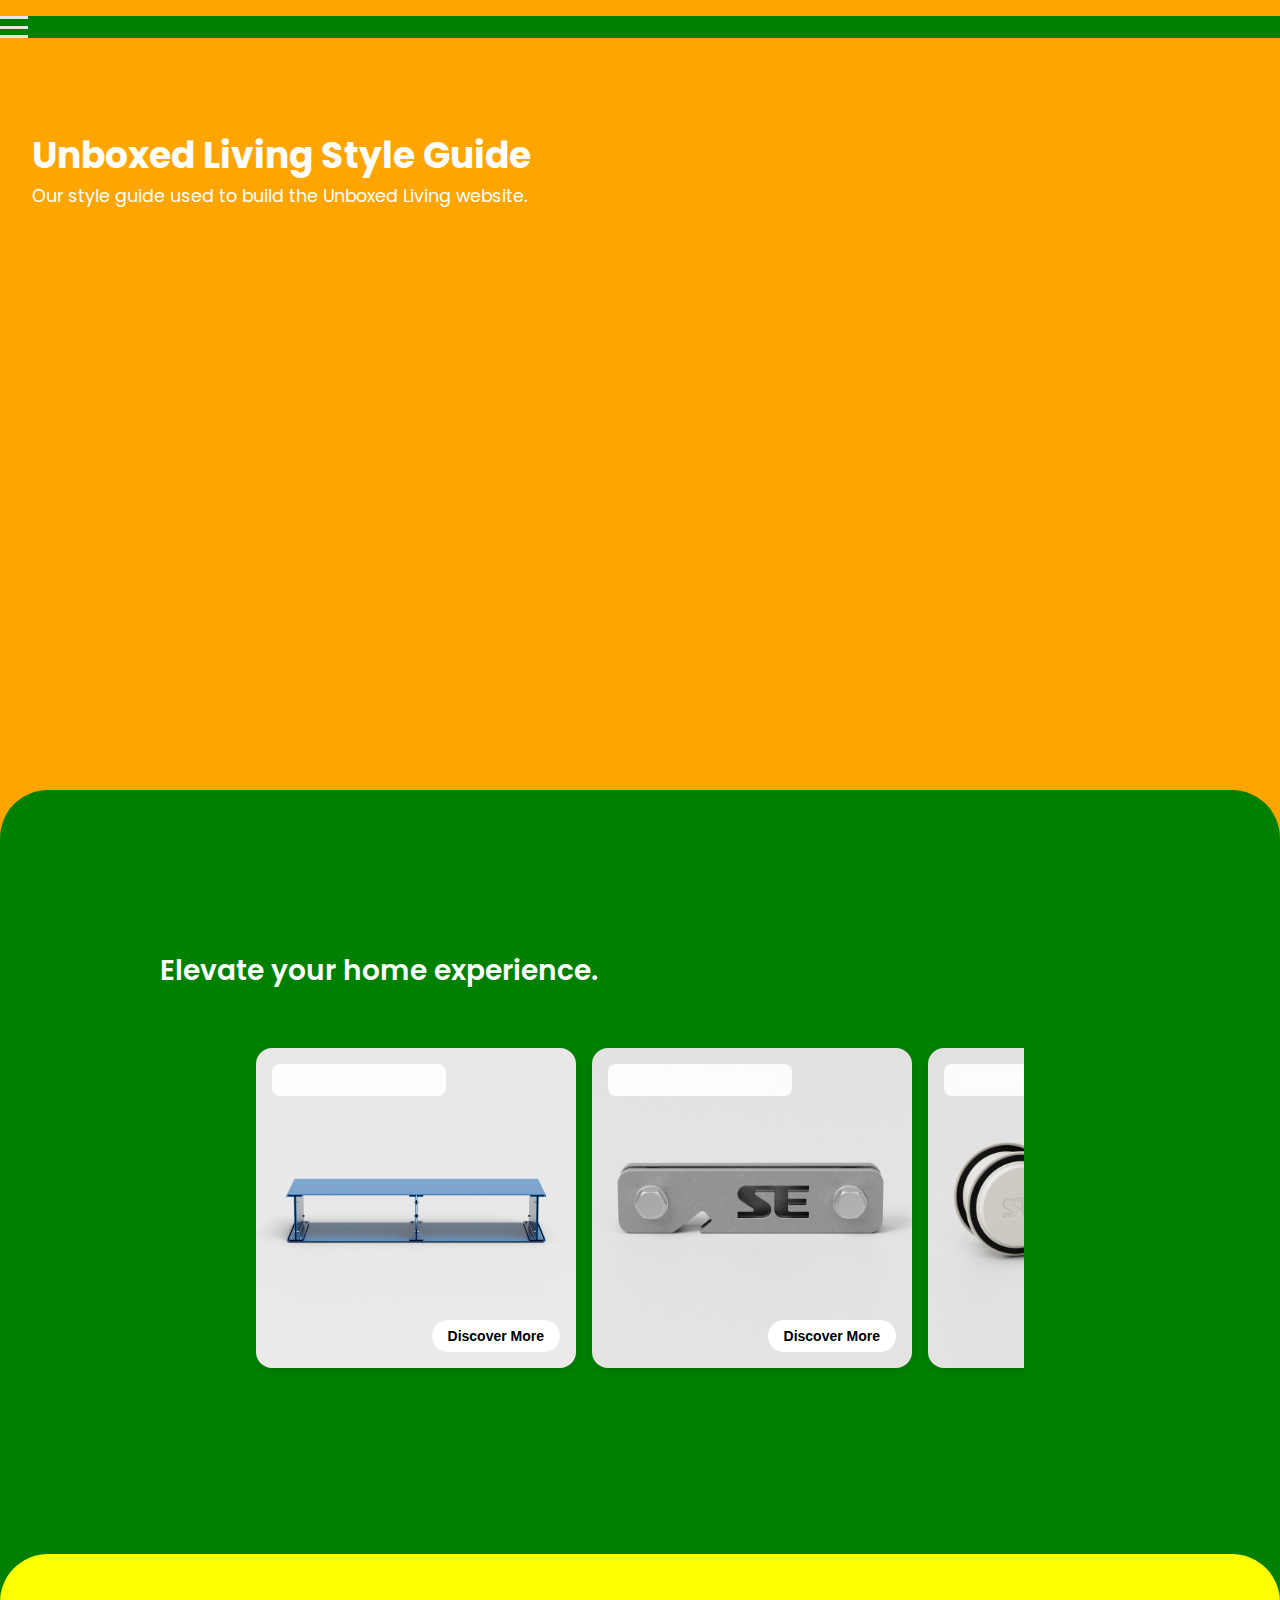
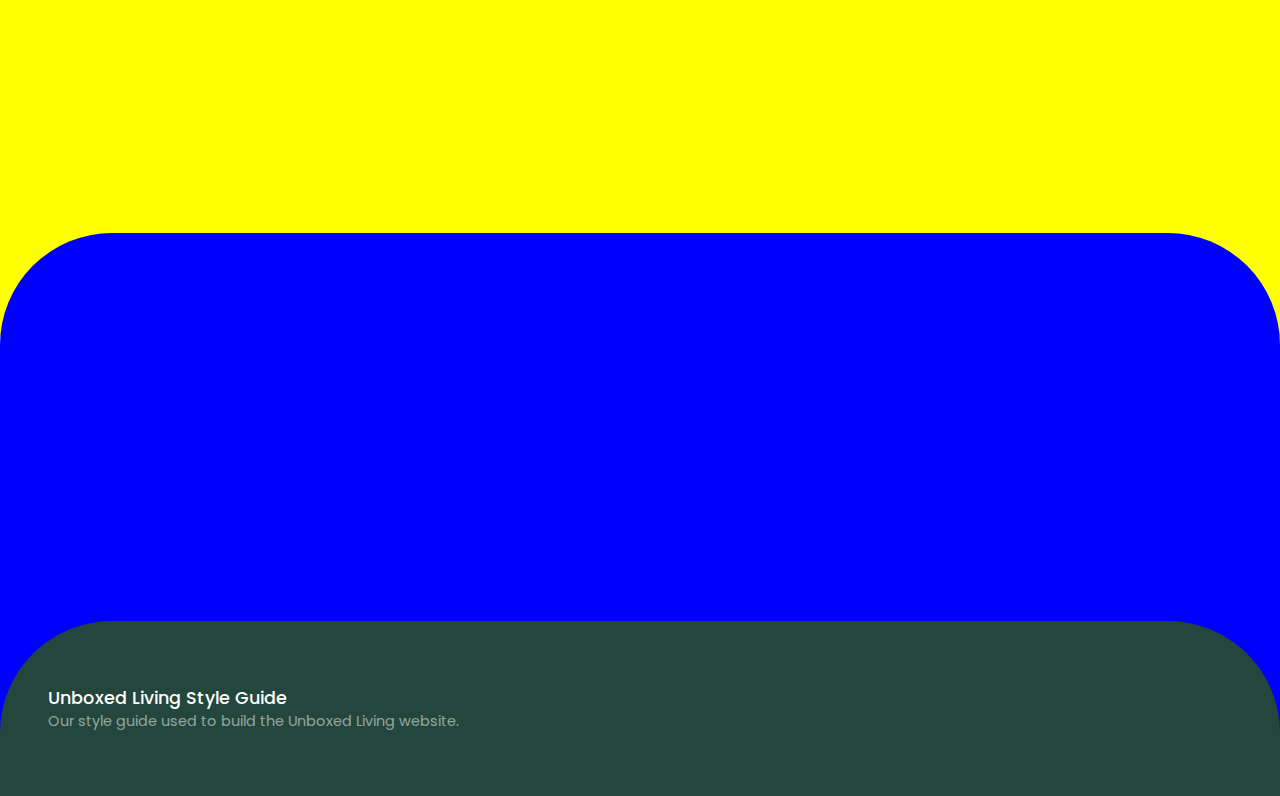
==== index.html @ 08221df8 "product slider" ====
<!DOCTYPE html>
<html lang="en">
  <head>
    <meta name="viewport" content="width=device-width, initial-scale=1.0" />

    <title>Unboxed Living Style Guide</title>

    <link href="./main.css" rel="stylesheet" />
    <link href="./mobile.css" rel="stylesheet" />
    <link
      href="https://cdn.jsdelivr.net/npm/bootstrap-icons/font/bootstrap-icons.css"
      rel="stylesheet"
    />
  </head>

  <body>
    <header>
      <nav aria-label="Navigation desktop" class="desktop navContainer">
        <div class="navLeft">
            <p>Unboxed Living</p>
          </div>
          <div class="navMiddle">
            <a class="navButton">Tables</a>
            <a class="navButton">Seating</a>
            <a class="navButton">Shelving</a>
            <a class="navButton">Miscellaneous</a>
          </div>
          <div class="navRight">
            <a class="">Contact</a>
            <a class="">Cart</a>
          </div>
      </nav>

      <nav aria-label="Toggle navigation menu" class="mobile navContainer">
        <button
          id="navToggle"
          class="hamburger"
          aria-label="Toggle navigation menu"
        >
          <span class="line"></span>
          <span class="line"></span>
          <span class="line"></span>
        </button>
        <div id="navLinks" class="navLinks mobile">
          <button id="closeButton" class="navButtonActive">X Close</button>
          <a class="navButtonActive" href="./index.html">Colour & Fonts</a>
          <a class="navButton" href="./interactiveElements.html"
            >Interactive Elements</a
          >
          <a class="navButton" href="./combinedElements.html"
            >Combined Elements</a
          >
          <a class="navButton" href="./product.html">Product Description</a>
          <a class="navButton" href="./citations.html">Citations</a>
        </div>
      </nav>

      <section id="headerSection" class="header">
        <h1 class="mainHeading">Unboxed Living Style Guide</h1>
        <p class="paragraphText">
          Our style guide used to build the Unboxed Living website.
        </p>
      </section>


    </header>



    <!-- PRODUCTS SECTION -->
    <section class="products">
      <h2 class="secondaryHeading">Elevate your home experience.</h2>
      
      <div>
          <div class="listing-section-horizontal">
            <div class="product coffeeTable">
                <span class="product-tag">Sport Wireless Earbuds</span>
                <button class="discover-btn">Discover More</button>
            </div>

              <div class="product bottleOpener">
                  <span class="product-tag">Premium Sound Earbuds</span>
                  <button class="discover-btn">Discover More</button>
              </div>
      
      
              <div class="product corporateMug">
                  <span class="product-tag">Everyday Use Earbuds</span>
                  <button class="discover-btn">Discover More</button>
              </div>

              <div class="product fiveTierShelving">
                  <span class="product-tag">Everyday Use Earbuds</span>
                  <button class="discover-btn">Discover More</button>
              </div>
          </div>
      </div>

  </section>
  
    



  
    <section class="guarentee">
    </section>

    <section class="customerReviews">
    </section>

    <footer class="footer">
      <p class="footerText">Unboxed Living Style Guide</p>
      <p class="footerText2">Our style guide used to build the Unboxed Living website.</p>
    </footer>

    <script src="nav.js"></script>

  </body>
</html>
---- main.css ----
@import url('https://fonts.googleapis.com/css2?family=Poppins:ital,wght@0,100;0,200;0,300;0,400;0,500;0,600;0,700;0,800;0,900;1,100;1,200;1,300;1,400;1,500;1,600;1,700;1,800;1,900&family=SUSE:wght@100..800&display=swap');

*{
  padding: 0;
  margin: 0;
}

.mainHeading{
  font-family: "Poppins", sans-serif;
  font-weight: 700;
  font-style: normal;
  font-size: 3rem;
}

.secondaryHeading{
  font-family: "Poppins", sans-serif;
  font-weight: 600;
  font-style: normal;
  font-size: 2.25rem;
  margin-bottom: 40px;
}

.subHeading{
  font-family: "Poppins", sans-serif;
  font-weight: 500;
  font-style: normal;
  font-size: 1.75rem;
}

.secondarySubHeading{
  font-family: "Poppins", sans-serif;
  font-weight: 600;
  font-style: normal;
  font-size: 1.3rem;
}

.blue{
 background-color: #23473c;
 display: flex;
 flex-direction: column;
 gap: 0.2rem;
 padding: 1rem 1.5rem;
 justify-content: end;
 color: white;
}

.orange{
  background-color: #9f7d3c;
  display: flex;
 flex-direction: column;
 gap: 0.2rem;
 padding: 1rem 1.5rem;
 justify-content: end;
 color: white;
}

.secondary{
  background-color: #F4EBD0;
  display: flex;
 flex-direction: column;
 gap: 0.2rem;
 padding: 1rem 1.5rem;
 justify-content: end;
 color: black;
}

.bgDark{
  background-color: #0a0d10;
  display: flex;
 flex-direction: column;
 gap: 0.2rem;
 padding: 1rem 1.5rem;
 justify-content: end;
 color: white;
}

.bgLight{
  background-color: white;
  display: flex;
 flex-direction: column;
 gap: 0.2rem;
 padding: 1rem 1.5rem;
 justify-content: end;
 color: black;
}

.colorPalleteBox{
  width: 12rem;
  height: 10rem;
}

.colourContainer{
  display: flex;
  flex-wrap: wrap;
  flex-direction: row;
}

.paragraphText{
  font-family: "Poppins", sans-serif;
  font-weight: 400;
  font-style: normal;
  font-size: 1.1rem;
  max-width: 75%;
}

.inTextLink{
      font-family: "Poppins", sans-serif;
  font-weight: 400;
  font-style: normal;
    word-wrap: break-word;
  overflow-wrap: break-word;
  font-size: 1.1rem;
  max-width: 75%;
}

.inputContainer{
  display: flex;
  gap: 0.3rem;
  flex-direction: column;
}

.inputFormContainer{
  display: flex;
  gap: 0.3rem;
  flex-direction: column;
  width: 100%;
}

.mt-xs{
  margin-top: 0.25rem;
}

.mt-s{
  margin-top: 0.75rem;
}

.mt-small{
  margin-top: 1.75rem;
}

.mt-base{
  margin-top: 3.5rem;
}

.mt-extra{
margin-top: 5.75rem;
}

.navContainer{
  z-index: 40;
  background: transparent;
  height: max-content;
  display: flex;
  justify-content: space-between;
  flex-direction: row;
  align-items: center;
  position: fixed;
  top: 1rem;
  left: 0;
  width: 100%;
}

.navMiddle {
  background: #23473c;
  height: max-content;
  display: flex;
  justify-content: center;
  flex-direction: row;
  gap: 1rem;
  align-items: center;
  border-radius: 100rem;
  padding: 1rem 2rem;
  width: fit-content;
}

.navRight{
  display: flex;
  flex-direction: row;
  gap: 1rem;
  margin-right: 2rem;
}

.navLeft{
  display: flex;
  flex-direction: row;
  gap: 1rem;
  margin-left: 2rem;
}

.navMenu {
  display: flex;
  gap: 1rem;
}

.hamburger {
  display: none;
  font-size: 2rem;
  cursor: pointer;
}

.navToggle {
  display: none;
}

.nav{
  width: 70vw;
  background: #23473c;
  height: max-content;
  display: flex;
  flex-direction: row;
  justify-content: center;
  align-items: center;
}

.navButton{
  color: white;
  background-color: transparent;
  padding: 1rem;
  border: none;
  transition: 0.3s ease-in-out all;
  margin: 0;
  text-decoration: none;
  text-align: center;
  font-family: "Poppins";
  font-size: 0.8rem;
  padding: 0rem 1.2rem;
  font-weight: 400;
  opacity: 40%;
}

.navButtonActive{
  color: #F4EBD0;
  background-color: transparent;
  padding: 1rem;
  border: none;
  transition: 0.3s ease-in-out all;
  text-decoration: none;
  text-align: center;
  font-family: "Poppins";
  font-weight: 600;
  font-size: 0.8rem;
}

.navButton:hover,
.navButton:focus{
  cursor: pointer;
  opacity: 100%;
  transform: scale(0.92);
}

.primaryCTA{
  background-color: #23473c;
  color: white;
  border: none;
  padding: 0.5rem 1.25rem;
  font-family: "Poppins", sans-serif;
  font-size: 0.9rem;
  font-weight: 500;
  border-radius: 0.5rem;
  transition: ease-in-out 0.3s all;
  width: max-content;
}

.primaryCTA:hover,
.primaryCTA:focus{
  background-color: #b7c9c3;
  color: #142d26;
  cursor: pointer;
}

.secondaryCTA{
  background-color: #D6AD60;
  color: white;
 border: none;
  padding: 0.5rem 1.25rem;
  font-family: "Poppins", sans-serif;
  font-size: 0.9rem;
  font-weight: 500;
  border-radius: 0.5rem;
  transition: ease-in-out 0.3s all;
  width: max-content;
}

.secondaryCTA:hover,
.secondaryCTA:focus{
  background-color: #795f2e;
  color: white;
  cursor: pointer;
}

.altCTA{
  background-color: #efefef;
  color: black;
  border: none;
  padding: 0.5rem 1.25rem;
  font-family: "Poppins", sans-serif;
  font-size: 0.9rem;
  font-weight: 500;
  border-radius: 0.5rem;
  transition: ease-in-out 0.3s all;
  width: max-content;
}

.altCTA:hover,
.altCTA:focus{
  background-color: #5b5858;
  color: white;
  cursor: pointer;
}

.inTextLink{
  color: #9f7d3c;
  transition: 0.3s ease-in-out all;
  text-decoration: none;
}

.inTextLink:hover,
.inTextLink:focus{
  color: #d3bc91;
  text-decoration: underline;
}

.input-container {
  display: flex;
  flex-direction: row;
  gap: 0.5rem;
  width: 30rem;
}

.input {
  font-size: 1rem;
  font-family: "Poppins", sans-serif;
  font-weight: 500;
  font-style: normal;
  padding: 0.5rem 0.75rem;
  border-radius: 0.4rem;
  border: 0.1rem solid #23473c;
  transition: 0.3s ease-in-out all;
}

.input:hover,
.input:focus{
  background-color: #23473c;
  color: white;
  border: 0.1rem solid white;
}

.submit-button{
  background-color: #23473c;
  color: white;
  border: none;
  padding: 0.5rem 1.25rem;
  font-family: "Poppins", sans-serif;
  font-size: 0.9rem;
  font-weight: 500;
  border-radius: 0.5rem;
  transition: ease-in-out 0.3s all;
  width: max-content;
}

.submit-button:hover,
.submit-button:focus{
  background-color: #b7c9c3;
  color: #142d26;
  cursor: pointer;
}


.inputLabel{
  font-family: "Poppins", sans-serif;
  font-weight: 400;
  font-style: normal;
  font-size: 0.9rem;
  color: #6c6e71;
}

.contactForm{
  display: flex;
  flex-direction: column;
  gap: 0.5rem;
  width: 50%;
  padding: 2rem;
  background-color: #fafafa;
  border-radius: 1rem;
}

.inputForm{
  padding: 0.6rem 0.8rem;
  border: solid 0.15rem #3f89dd;
  background-color: transparent;
  font-family: "Poppins";
  font-size: 1rem;
  border-radius: 40rem;
  outline: none;
}

.image {
  width: 100%;
  height: 100%;
  object-fit: contain;
  object-position: center;
}

.imageLink {
  display: block;
  width: 20rem;
  height: 20rem;
  transition: 0.3s ease-in-out all;
  border: 2rem solid #142d26;
  border-radius: 1rem;
}

.imageLink:focus,
.imageLink:hover {
  border-radius: 4rem;
}

.navLeft{
  display: flex;
  flex-direction: row;
  align-items: center; 
}

.navLogo{
  width: 3%;
  height: max-content;
  margin-right: 1rem;
}

.productCardButtons{
  width: 100%;
  display: flex;
  flex-direction: row;
  gap: 1rem;
  margin-top: 1rem;
}

.productCardButtons button{
  width: 100%;
}

.header{
  height: 65vh;
  padding: 10rem 10rem;
  background-color: orange;
  color: white;
}

.products{
  height: 60vh;
  padding: 10rem 10rem;
  background-color: green;
  color: white;
  border-top-right-radius: 7rem;
  margin-top: -6rem;
  border-top-left-radius: 7rem;
}

.guarentee{
  height: 10vh;
  padding: 10rem 10rem;
  background-color: yellow;
  color: white;
  border-top-right-radius: 7rem;
  margin-top: -6.5rem;
  border-top-left-radius: 7rem;
}

.customerReviews{
  height: 20vh;
  padding: 10rem 10rem;
  background-color: blue;
  color: white;
  border-top-right-radius: 7rem;
  margin-top: -6.5rem;
  border-top-left-radius: 7rem;
}

.colourSection{
  margin-top: 1rem;
}

.roundedLeft{
  border-radius: 1rem 0rem 0rem 1rem;
}

.roundedRight{
  border-radius: 0rem 1rem 1rem 0rem;
}

.fontContainer {
  display: flex;
  flex-direction: column;
  gap: 1rem;
  padding-bottom: 4rem;
}

.fontShowCard {
  display: grid;
  grid-template-columns: 3fr 2fr 1fr;
  align-items: center;
  border-bottom: 0.1rem solid #e4e7ea;
  padding: 1.5rem 0rem;
  min-height: 4rem;
}

.fontShowCard p {
  margin: 0; 
  text-align: left;
}

.footer{
  background: #23473c;
  padding: 5rem 14rem;
  color: white;
  border-top-right-radius: 7rem;
  margin-top: -7rem;
  border-top-left-radius: 7rem;
}

.footerText{
 font-family: "Poppins", sans-serif;
  font-weight: 500;
  font-style: normal;
  font-size: 1.1rem; 
  color: white;
}

.footerText2{
font-family: "Poppins", sans-serif;
  font-weight: 400;
  font-style: normal;
  font-size: 0.9rem;
  color: white;
  opacity: 50%;
}

.buttonContainer{
  display: flex;
  flex-direction: row;
  gap: 2rem;
}

.productCard {
  width: 25rem;
  background: #fafafa;
  border-radius: 0.5rem;
  position: relative;
}

.productCard img {
  width: 100%;
  height: auto;
  border-radius: 1rem;
}

.productCardText {
  font-family: "Poppins", sans-serif;
  font-weight: 400;
  width: 100%;
  font-style: normal;
  font-size: 0.9rem;
  color: #55575a;
}

.table1ImageContainer {
  width: 100%;
  border: none;
  height: 25rem;
  background-image: url(./assets/tableImg1.png);
  background-size: cover;
  border-radius: 0.75rem 0.75rem 0rem 0rem;
  transition: background-image 0.3s ease;
  background-position: center;
}

.productCard:hover .table1ImageContainer {
  background-image: url(./assets/tableImg2.png);
  cursor: pointer;
}

.cardTextContainer {
  padding: 0rem 2rem 2rem 2rem;
}

.contactCard{
  background-color: #fafafa;
  width: max-content;
  padding: 2rem 2.75rem;
  width: 60%;
  border-radius: 0.75rem;
}

.images{
  width: 20rem;
  height: 20rem;
}

.productImgs{
  display: flex;
  flex-wrap: wrap;
  gap: 0.5rem;
}

.desktop{
  visibility: visible;
}

.mobile{
  visibility: hidden;
  background: green;
}

.hamburger{

}

.line{
    width: 100%;
    background-color: #e4e7ea;
    height: 0.1rem;
}




.listing-section-horizontal {
  display: flex;
  gap: 1rem;
  max-width: 80%;
  overflow-x: auto; /* Allow horizontal scrolling */
  scroll-snap-type: x mandatory;
  padding: 1rem 0;
  margin: 0 auto;
  justify-content: flex-start;
}

.listing-section-horizontal::-webkit-scrollbar {
  display: none;
}

.product {
  width: 20rem;
  height: 20rem;
  border-radius: 1rem;
  background-size: cover;
  background-position: center;
  flex: 0 0 auto;
  scroll-snap-align: start;
  position: relative;
  overflow: hidden;
  box-shadow: 0px 0.25rem 0.625rem rgba(0, 0, 0, 0.1);
}

/* Background Images */
.bottleOpener {
  background-image: url("./assets/ULbottleOpener1.png");
}

.coffeeTable {
  background-image: url("./assets/ULlowCoffeeTable1.png");
}

.corporateMug {
  background-image: url("./assets/ULcorporateMug1.png");
}

.fiveTierShelving {
  background-image: url("./assets/ULfiveTierShelving1.png");
}

/* Tag on top-left */
.product-tag {
  position: absolute;
  top: 1rem;
  left: 1rem;
  background: rgba(255, 255, 255, 0.9);
  padding: 0.5rem 1rem;
  font-size: 0.875rem;
  font-weight: bold;
  border-radius: 0.5rem;
}

/* Discover More Button */
.discover-btn {
  position: absolute;
  bottom: 1rem;
  right: 1rem;
  background: white;
  padding: 0.5rem 1rem;
  font-size: 0.875rem;
  font-weight: bold;
  border-radius: 1rem;
  cursor: pointer;
  border: none;
  transition: background 0.3s ease-in-out;
}

.discover-btn:hover {
  background: black;
  color: white;
}
---- mobile.css ----
@media screen and (max-width: 1280px) {
  section{
    padding: 0rem 1rem;
  }  

  .page{
  padding: 0rem 2rem;
}

  .mainHeading{
  font-family: "Poppins", sans-serif;
  font-weight: 700;
  font-style: normal;
  font-size: 2.25rem;
}

.secondaryHeading{
  font-family: "Poppins", sans-serif;
  font-weight: 600;
  font-style: normal;
  font-size: 1.75rem;
}

.subHeading{
  font-family: "Poppins", sans-serif;
  font-weight: 500;
  font-style: normal;
  font-size: 1.5rem;
}

.secondarySubHeading{
  font-family: "Poppins", sans-serif;
  font-weight: 600;
  font-style: normal;
  font-size: 1.25rem;
}

.colorPalleteBox{
  width: 100%;
  height: 5rem;
}

.navReal{
  z-index: 40;
  background: #23473c;
  height: max-content;
  display: flex;
  height: 4rem;
  justify-content: end;
  flex-direction: row;
  align-items: center;
  position: fixed;
  top: 0;
  left: 0;
  width: 100%;
}

.nav{
  width: 30vw;
  background: #23473c;
  height: max-content;
  display: flex;
  flex-direction: row;
  justify-content: center;
  align-items: center;
}

.navButton{
  color: white;
  background-color: transparent;
  border: none;
  transition: 0.3s ease-in-out all;
  margin: 0;
  text-decoration: none;
  text-align: center;
  font-family: "Poppins";
  font-size: 0.8rem;
  padding: 1rem 1.2rem;
  font-weight: 400;
  opacity: 40%;
}

.navButtonActive{
  color: #F4EBD0;
  background-color: transparent;
  padding: 1rem;
  border: none;
  transition: 0.3s ease-in-out all;
  text-decoration: none;
  text-align: center;
  font-family: "Poppins";
  font-weight: 600;
  font-size: 0.8rem;
}

.navButton:hover,
.navButton:focus{
  cursor: pointer;
  opacity: 100%;
  transform: scale(0.92);
}

.roundedLeft{
  border-radius: 0rem 0rem 0rem 0rem;
}

.roundedRight{
  border-radius: 0rem 0rem 0rem 0rem;
}

.header{
  padding: 1rem 0rem 3rem 2.5rem;
  background-color: #23473c;
  color: white;
}


.footer{
  background: #23473c;
  padding: 4rem 3rem;
}

.footerText{
 font-family: "Poppins", sans-serif;
  font-weight: 500;
  font-style: normal;
  font-size: 1.1rem; 
  color: white;
}

.footerText2{
font-family: "Poppins", sans-serif;
  font-weight: 400;
  font-style: normal;
  font-size: 0.9rem;
  color: white;
  opacity: 50%;
}



.fontContainer {
  display: flex;
  flex-direction: column;
  gap: 1rem;
  padding-bottom: 4rem;
}

.fontShowCard {
  display: flex;
  flex-direction: column;
  align-items: start;
  border-bottom: 0.1rem solid #e4e7ea;
  padding: 1.5rem 0rem;
  min-height: 4rem;
}

.fontShowCard p {
  margin: 0; 
  text-align: left;
}


.desktop{
  visibility: hidden;
  width: 1rem;
}

.mobile{
  visibility: visible;
}

.hamburger{
    display: flex;
    flex-direction: column;
    width: 1.75rem;
    gap: 0.4rem;
    background-color: transparent;
    border: none;
    margin-right: 1rem;
}

.line{
    width: 100%;
    background-color: #e4e7ea;
    height: 0.2rem;
}

.navLinks {
  display: none;
  flex-direction: column;
  width: 100%;
  background: #23473c;
}

.navLinks.active {
  display: flex;
  width: 100%;
  position: fixed;
  top: 0;
  left: 0;
}


.paragraphText{
  font-family: "Poppins", sans-serif;
  font-weight: 400;
  font-style: normal;
  font-size: 1.1rem;
  max-width: 100%;
}

.buttonContainer{
  display: flex;
  flex-direction: column;
  gap: 1rem;
}


.mt-xs{
  margin-top: 0.25rem;
}

.mt-s{
  margin-top: 0.75rem;
}

.mt-small{
  margin-top: 1.75rem;
}

.mt-base{
  margin-top: 3.5rem;
}

.mt-extra{
margin-top: 4.75rem;
}



.inputContainer{
  display: flex;
  gap: 0.3rem;
  flex-direction: column;
}

.inputFormContainer{
  display: flex;
  gap: 0.3rem;
  flex-direction: column;
  width: 100%;
}


.input-container {
  display: flex;
  flex-direction: column;
  gap: 0.5rem;
  width: 100%;
}

.input {
  font-size: 1rem;
  font-family: "Poppins", sans-serif;
  font-weight: 500;
  font-style: normal;
  padding: 0.5rem 0.75rem;
  border-radius: 0.4rem;
  border: 0.1rem solid #23473c;
}

.submit-button{
  background-color: #23473c;
  color: white;
  border: none;
  padding: 0.5rem 1.25rem;
  font-family: "Poppins", sans-serif;
  font-size: 0.9rem;
  font-weight: 500;
  border-radius: 0.5rem;
  transition: ease-in-out 0.3s all;
  width: max-content;
}

.submit-button:hover,
.submit-button:focus{
  background-color: #5c726b;
  color: white;
  cursor: pointer;
}

.inputLabel{
  font-family: "Poppins", sans-serif;
  font-weight: 400;
  font-style: normal;
  font-size: 0.9rem;
  color: #6c6e71;
}


.nav{
  width: 100%;
  background: #23473c;
  height: max-content;
  display: flex;
  padding: 1rem 0rem;
  flex-direction: row;
  justify-content:end;
  align-items: center;
}

.productCard {
  width: 100%;
  background: #fafafa;
  border-radius: 0.5rem;
  position: relative;
}

.productCard img {
  width: 100%;
  height: auto;
  border-radius: 1rem;
}

.productCardText {
  font-family: "Poppins", sans-serif;
  font-weight: 400;
  width: 100%;
  font-style: normal;
  font-size: 0.9rem;
  color: #55575a;
}

.table1ImageContainer {
  width: 100%;
  border: none;
  height: 20rem;
  background-image: url(./assets/tableImg1.png);
  background-size: cover;
  background-position: center;
  border-radius: 0.75rem 0.75rem 0rem 0rem;
  transition: background-image 0.3s ease;
}

.productCard:hover .table1ImageContainer {
  background-image: url(./assets/tableImg2.png);
  cursor: pointer;
}


.productCardButtons{
  width: 100%;
  display: flex;
  flex-direction: column;
  gap: 0.5rem;
  margin-top: 1rem;
}

.productCardButtons button{
  width: 100%;
}



.contactCard{
  background-color: transparent;
  width: max-content;
  width: 70vw;
  border-radius: 0.75rem;
  padding: 0rem;
}

.inputContainer{
  display: flex;
  gap: 0.3rem;
  width: 100%;
  flex-direction: column;

}

.citationLink {
  font-size: 1rem;
  font-family: "Poppins";
  word-wrap: break-word;
  overflow-wrap: break-word;
}


.citations{
    width: 10rem;
}

.inTextLink{
      font-family: "Poppins", sans-serif;
  font-weight: 400;
  font-style: normal;
    word-wrap: break-word;
  overflow-wrap: break-word;
  font-size: 1.1rem;
  max-width: 75%;
}

}








@media screen and (max-width: 1280px) {
  section{
    padding: 0rem 1rem;
  }  

  .page{
    overflow-x: hidden;
}

  .mainHeading{
  font-family: "Poppins", sans-serif;
  font-weight: 700;
  font-style: normal;
  font-size: 2.25rem;
}

.secondaryHeading{
  font-family: "Poppins", sans-serif;
  font-weight: 600;
  font-style: normal;
  font-size: 1.75rem;
}

.subHeading{
  font-family: "Poppins", sans-serif;
  font-weight: 500;
  font-style: normal;
  font-size: 1.5rem;
}

.secondarySubHeading{
  font-family: "Poppins", sans-serif;
  font-weight: 600;
  font-style: normal;
  font-size: 1.25rem;
}

.colorPalleteBox{
  width: 100%;
  height: 5rem;
}

.navReal{
  z-index: 40;
  background: #23473c;
  height: max-content;
  display: flex;
  height: 4rem;
  justify-content: end;
  flex-direction: row;
  align-items: center;
  position: fixed;
  top: 0;
  left: 0;
  width: 100%;
}

.nav{
  width: 90vw;
  background: #23473c;
  height: max-content;
  display: flex;
  flex-direction: row;
  justify-content: center;
  align-items: center;
}

.navButton{
  color: white;
  background-color: transparent;
  border: none;
  transition: 0.3s ease-in-out all;
  margin: 0;
  text-decoration: none;
  text-align: center;
  font-family: "Poppins";
  font-size: 0.8rem;
  padding: 1rem 1.2rem;
  font-weight: 400;
  opacity: 40%;
}

.navButtonActive{
  color: #F4EBD0;
  background-color: transparent;
  padding: 1rem;
  border: none;
  transition: 0.3s ease-in-out all;
  text-decoration: none;
  text-align: center;
  font-family: "Poppins";
  font-weight: 600;
  font-size: 0.8rem;
}

.navButton:hover,
.navButton:focus{
  cursor: pointer;
  opacity: 100%;
  transform: scale(0.92);
}

.roundedLeft{
  border-radius: 0rem 0rem 0rem 0rem;
}

.roundedRight{
  border-radius: 0rem 0rem 0rem 0rem;
}

.header{
  height: 70vh;
  padding: 8rem 2rem;
  background-color: orange;
  color: white;
}

.products{
  height: 60vh;
  padding: 10rem 10rem;
  background-color: green;
  color: white;
  border-top-right-radius: 3rem;
  margin-top: -6rem;
  border-top-left-radius: 3rem;
}

.guarentee{
  height: 7vh;
  padding: 10rem 10rem;
  background-color: yellow;
  color: white;
  border-top-right-radius: 3rem;
  margin-top: -6rem;
  border-top-left-radius: 3rem;
}

.footer{
  background: #23473c;
  padding: 4rem 3rem;
}

.footerText{
 font-family: "Poppins", sans-serif;
  font-weight: 500;
  font-style: normal;
  font-size: 1.1rem; 
  color: white;
}

.footerText2{
font-family: "Poppins", sans-serif;
  font-weight: 400;
  font-style: normal;
  font-size: 0.9rem;
  color: white;
  opacity: 50%;
}



.fontContainer {
  display: flex;
  flex-direction: column;
  gap: 1rem;
  padding-bottom: 4rem;
}

.fontShowCard {
  display: flex;
  flex-direction: column;
  align-items: start;
  border-bottom: 0.1rem solid #e4e7ea;
  padding: 1.5rem 0rem;
  min-height: 4rem;
}

.fontShowCard p {
  margin: 0; 
  text-align: left;
}

.hamburger{
    display: flex;
    flex-direction: column;
    width: 1.75rem;
    gap: 0.4rem;
    background-color: transparent;
    border: none;
    margin-right: 1rem;
}

.line{
    width: 100%;
    background-color: #e4e7ea;
    height: 0.2rem;
}

.navLinks {
  display: none;
  flex-direction: column;
  width: 100%;
  background: #23473c;
}

.navLinks.active {
  display: flex;
  width: 100%;
  position: fixed;
  top: 0;
  left: 0;
}


.paragraphText{
  font-family: "Poppins", sans-serif;
  font-weight: 400;
  font-style: normal;
  font-size: 1.1rem;
  max-width: 100%;
}

.buttonContainer{
  display: flex;
  flex-direction: column;
  gap: 1rem;
}


.mt-xs{
  margin-top: 0.25rem;
}

.mt-s{
  margin-top: 0.75rem;
}

.mt-small{
  margin-top: 1.75rem;
}

.mt-base{
  margin-top: 3.5rem;
}

.mt-extra{
margin-top: 4.75rem;
}



.inputContainer{
  display: flex;
  gap: 0.3rem;
  flex-direction: column;
}

.inputFormContainer{
  display: flex;
  gap: 0.3rem;
  flex-direction: column;
  width: 100%;
}


.input-container {
  display: flex;
  flex-direction: column;
  gap: 0.5rem;
  width: 100%;
}

.input {
  font-size: 1rem;
  font-family: "Poppins", sans-serif;
  font-weight: 500;
  font-style: normal;
  padding: 0.5rem 0.75rem;
  border-radius: 0.4rem;
  border: 0.1rem solid #23473c;
}

.submit-button{
  background-color: #23473c;
  color: white;
  border: none;
  padding: 0.5rem 1.25rem;
  font-family: "Poppins", sans-serif;
  font-size: 0.9rem;
  font-weight: 500;
  border-radius: 0.5rem;
  transition: ease-in-out 0.3s all;
  width: max-content;
}

.submit-button:hover,
.submit-button:focus{
  background-color: #5c726b;
  color: white;
  cursor: pointer;
}


.inputLabel{
  font-family: "Poppins", sans-serif;
  font-weight: 400;
  font-style: normal;
  font-size: 0.9rem;
  color: #6c6e71;
}


.nav{
  width: 10rem;
  background: #23473c;
  height: max-content;
  display: flex;
  padding: 1rem 0rem;
  flex-direction: row;
  justify-content:end;
  align-items: center;
}

.productCard {
  width: 100%;
  background: #fafafa;
  border-radius: 0.5rem;
  position: relative;
}

.productCard img {
  width: 100%;
  height: auto;
  border-radius: 1rem;
}

.productCardText {
  font-family: "Poppins", sans-serif;
  font-weight: 400;
  width: 100%;
  font-style: normal;
  font-size: 0.9rem;
  color: #55575a;
}

.table1ImageContainer {
  width: 100%;
  border: none;
  height: 20rem;
  background-image: url(./assets/tableImg1.png);
  background-size: cover;
  background-position: center;
  border-radius: 0.75rem 0.75rem 0rem 0rem;
  transition: background-image 0.3s ease;
}

.productCard:hover .table1ImageContainer {
  background-image: url(./assets/tableImg2.png);
  cursor: pointer;
}


.productCardButtons{
  width: 100%;
  display: flex;
  flex-direction: column;
  gap: 0.5rem;
  margin-top: 1rem;
}

.productCardButtons button{
  width: 100%;
}


.inputContainer{
  display: flex;
  gap: 0.3rem;
  width: 100%;
  flex-direction: column;

}

.citationLink{
    max-width: 30rem;
}

.citations{
    width: 10rem;
}

.image{
  width: 15rem;
  height: 15rem;
  object-fit: contain;
  overflow: hidden;
  object-position: center;
  transition: 0.3s ease-in-out all;
}

.image:focus,
.image:hover{
  border-radius: 4rem;
}

.images{
  width: 15rem;
  height: 15rem;
}

.productImgs{
  display: flex;
  flex-wrap: wrap;
  gap: 0.5rem;
}

}
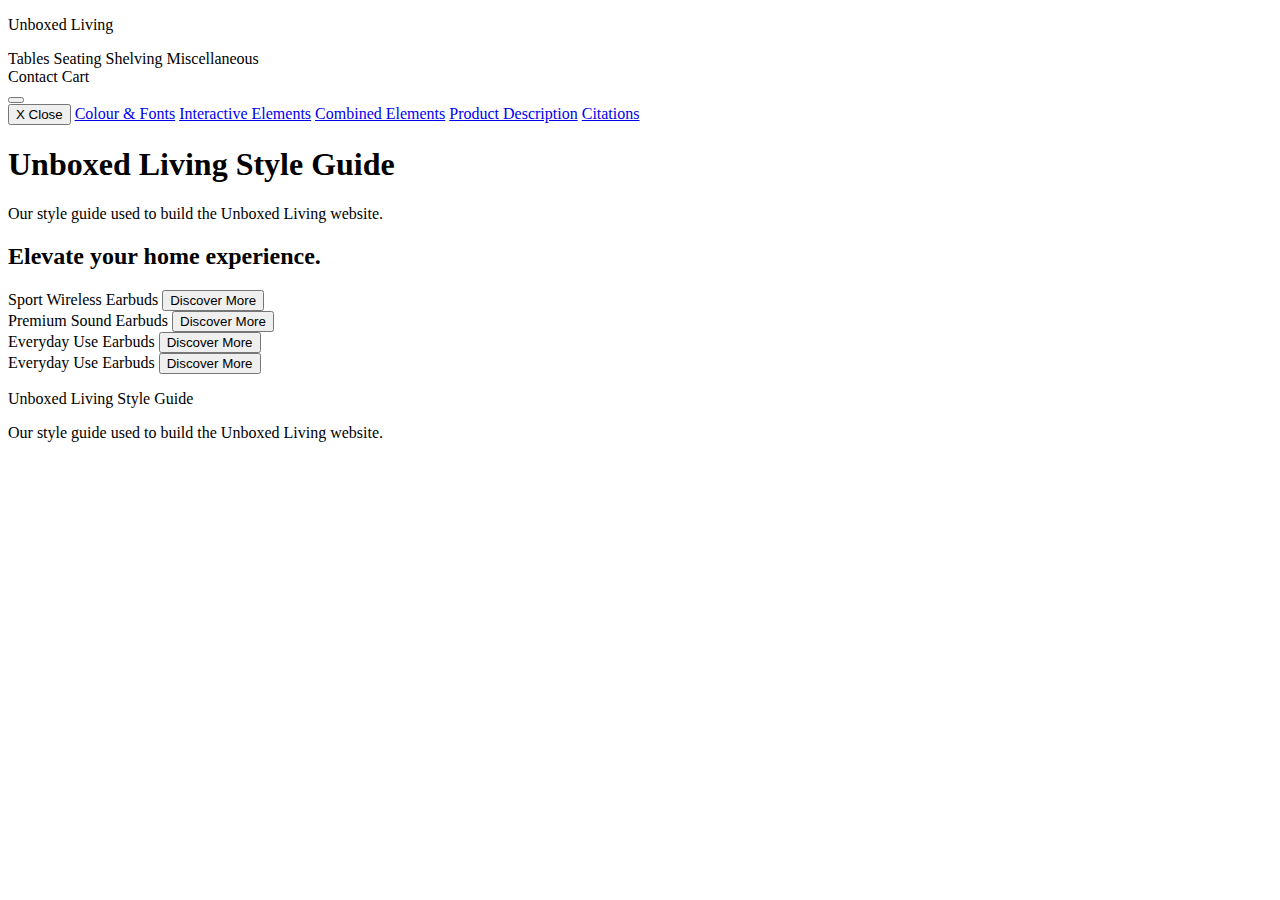
==== commit 7e5316c9: "css" ====
--- a/index.html
+++ b/index.html
@@ -4,9 +4,8 @@
     <meta name="viewport" content="width=device-width, initial-scale=1.0" />
 
     <title>Unboxed Living Style Guide</title>
-
-    <link href="./main.css" rel="stylesheet" />
-    <link href="./mobile.css" rel="stylesheet" />
+    
+    <link href="./app.css" rel="stylesheet" />
     <link
       href="https://cdn.jsdelivr.net/npm/bootstrap-icons/font/bootstrap-icons.css"
       rel="stylesheet"
@@ -68,7 +67,7 @@
 
 
     <!-- PRODUCTS SECTION -->
-    <section class="products">
+  <section class="products">
       <h2 class="secondaryHeading">Elevate your home experience.</h2>
       
       <div>
@@ -98,15 +97,11 @@
 
   </section>
   
-    
-
-
-
   
-    <section class="guarentee">
+    <section class="">
     </section>
 
-    <section class="customerReviews">
+    <section class="">
     </section>
 
     <footer class="footer">
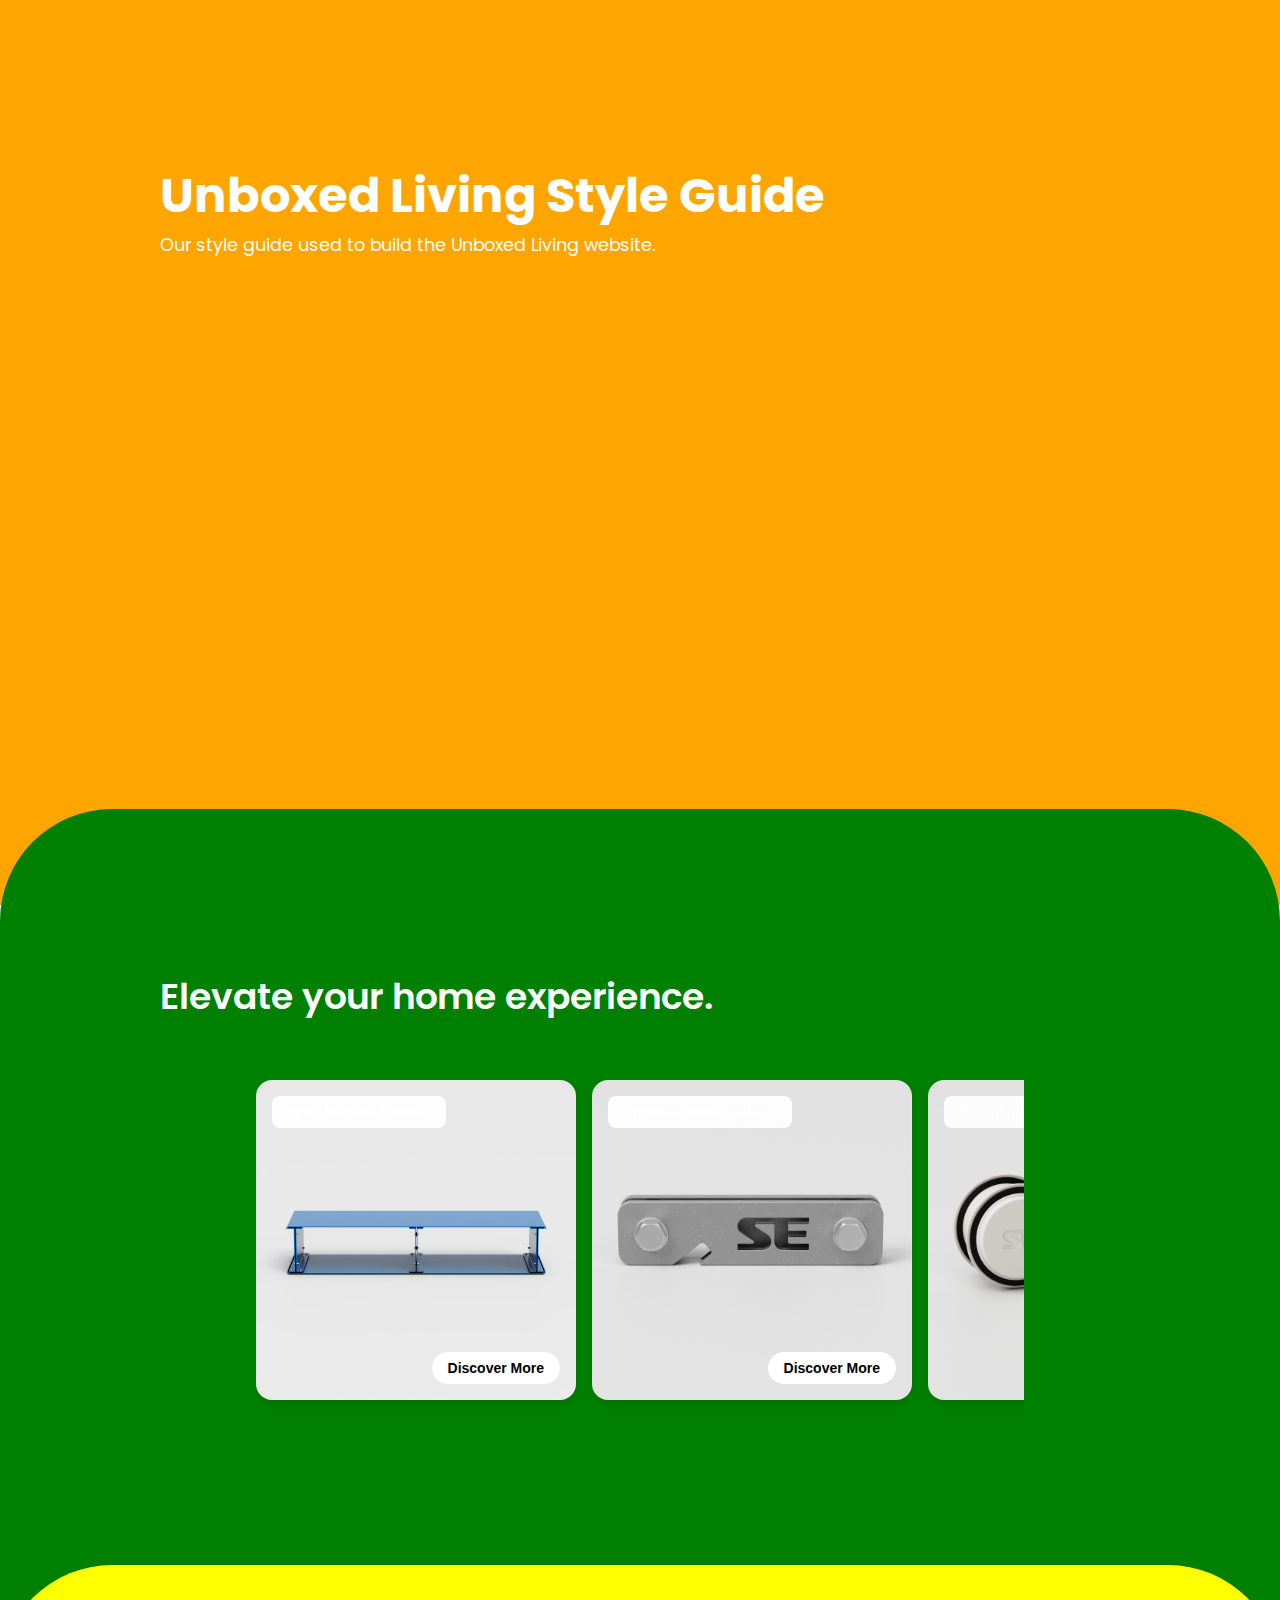
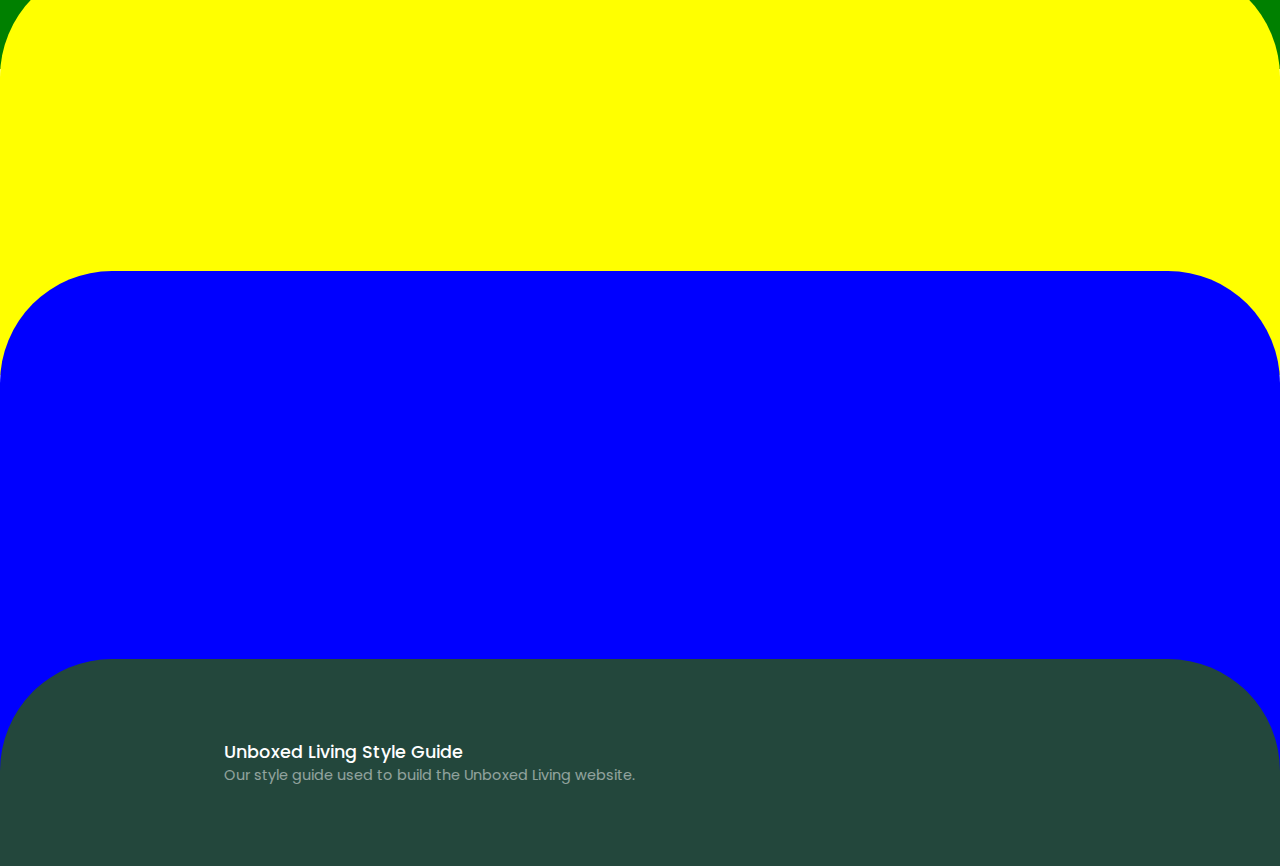
==== commit 9bb2e147: "fixes" ====
--- a/index.html
+++ b/index.html
@@ -6,6 +6,7 @@
     <title>Unboxed Living Style Guide</title>
     
     <link href="./app.css" rel="stylesheet" />
+    
     <link
       href="https://cdn.jsdelivr.net/npm/bootstrap-icons/font/bootstrap-icons.css"
       rel="stylesheet"
@@ -14,45 +15,6 @@
 
   <body>
     <header>
-      <nav aria-label="Navigation desktop" class="desktop navContainer">
-        <div class="navLeft">
-            <p>Unboxed Living</p>
-          </div>
-          <div class="navMiddle">
-            <a class="navButton">Tables</a>
-            <a class="navButton">Seating</a>
-            <a class="navButton">Shelving</a>
-            <a class="navButton">Miscellaneous</a>
-          </div>
-          <div class="navRight">
-            <a class="">Contact</a>
-            <a class="">Cart</a>
-          </div>
-      </nav>
-
-      <nav aria-label="Toggle navigation menu" class="mobile navContainer">
-        <button
-          id="navToggle"
-          class="hamburger"
-          aria-label="Toggle navigation menu"
-        >
-          <span class="line"></span>
-          <span class="line"></span>
-          <span class="line"></span>
-        </button>
-        <div id="navLinks" class="navLinks mobile">
-          <button id="closeButton" class="navButtonActive">X Close</button>
-          <a class="navButtonActive" href="./index.html">Colour & Fonts</a>
-          <a class="navButton" href="./interactiveElements.html"
-            >Interactive Elements</a
-          >
-          <a class="navButton" href="./combinedElements.html"
-            >Combined Elements</a
-          >
-          <a class="navButton" href="./product.html">Product Description</a>
-          <a class="navButton" href="./citations.html">Citations</a>
-        </div>
-      </nav>
 
       <section id="headerSection" class="header">
         <h1 class="mainHeading">Unboxed Living Style Guide</h1>
@@ -98,10 +60,10 @@
   </section>
   
   
-    <section class="">
+    <section class="guarantee">
     </section>
 
-    <section class="">
+    <section class="customerReviews">
     </section>
 
     <footer class="footer">
--- a/app.css
+++ b/app.css
@@ -0,0 +1,260 @@
+@import url('https://fonts.googleapis.com/css2?family=Poppins:ital,wght@0,100;0,200;0,300;0,400;0,500;0,600;0,700;0,800;0,900;1,100;1,200;1,300;1,400;1,500;1,600;1,700;1,800;1,900&family=SUSE:wght@100..800&display=swap');
+
+*{
+  padding: 0;
+  margin: 0;
+}
+
+
+.mainHeading{
+  font-family: "Poppins", sans-serif;
+  font-weight: 700;
+  font-style: normal;
+  font-size: 3rem;
+}
+
+.secondaryHeading{
+  font-family: "Poppins", sans-serif;
+  font-weight: 600;
+  font-style: normal;
+  font-size: 2.25rem;
+  margin-bottom: 40px;
+}
+
+.subHeading{
+  font-family: "Poppins", sans-serif;
+  font-weight: 500;
+  font-style: normal;
+  font-size: 1.75rem;
+}
+
+.secondarySubHeading{
+  font-family: "Poppins", sans-serif;
+  font-weight: 600;
+  font-style: normal;
+  font-size: 1.3rem;
+}
+
+.paragraphText {
+  font-family: "Poppins", sans-serif;
+  font-weight: 400;
+  font-style: normal;
+  font-size: 1.1rem;
+  max-width: 75%;
+}
+
+/* !HEADER */
+
+.header{
+  height: 65vh;
+  padding: 10rem 10rem;
+  background-color: orange;
+  color: white;
+}
+
+.guarantee {
+  height: 10vh;
+  padding: 10rem 10rem;
+  background-color: yellow;
+  color: white;
+  border-top-right-radius: 7rem;
+  margin-top: -6.5rem;
+  border-top-left-radius: 7rem;
+}
+
+/* PRODUCTS */
+
+.products {
+  height: 60vh;
+  padding: 10rem 10rem;
+  background-color: green;
+  color: white;
+  border-top-right-radius: 7rem;
+  margin-top: -6rem;
+  border-top-left-radius: 7rem;
+}
+
+.listing-section-horizontal {
+  display: flex;
+  gap: 1rem;
+  max-width: 80%;
+  overflow-x: auto; /* Allow horizontal scrolling */
+  scroll-snap-type: x mandatory;
+  padding: 1rem 0;
+  margin: 0 auto;
+  justify-content: flex-start;
+}
+
+.listing-section-horizontal::-webkit-scrollbar {
+  display: none;
+}
+
+.product {
+  width: 20rem;
+  height: 20rem;
+  border-radius: 1rem;
+  background-size: cover;
+  background-position: center;
+  flex: 0 0 auto;
+  scroll-snap-align: start;
+  position: relative;
+  overflow: hidden;
+  box-shadow: 0px 0.25rem 0.625rem rgba(0, 0, 0, 0.1);
+}
+
+/* Background Images */
+.bottleOpener {
+  background-image: url("./assets/ULbottleOpener1.png");
+}
+
+.coffeeTable {
+  background-image: url("./assets/ULlowCoffeeTable1.png");
+}
+
+.corporateMug {
+  background-image: url("./assets/ULcorporateMug1.png");
+}
+
+.fiveTierShelving {
+  background-image: url("./assets/ULfiveTierShelving1.png");
+}
+
+
+
+.customerReviews {
+  height: 20vh;
+  padding: 10rem 10rem;
+  background-color: blue;
+  color: white;
+  border-top-right-radius: 7rem;
+  margin-top: -6.5rem;
+  border-top-left-radius: 7rem;
+}
+
+/* Tag on top-left */
+.product-tag {
+  position: absolute;
+  top: 1rem;
+  left: 1rem;
+  background: rgba(255, 255, 255, 0.9);
+  padding: 0.5rem 1rem;
+  font-size: 0.875rem;
+  font-weight: bold;
+  border-radius: 0.5rem;
+}
+
+/* Discover More Button */
+.discover-btn {
+  position: absolute;
+  bottom: 1rem;
+  right: 1rem;
+  background: white;
+  padding: 0.5rem 1rem;
+  font-size: 0.875rem;
+  font-weight: bold;
+  border-radius: 1rem;
+  cursor: pointer;
+  border: none;
+  transition: background 0.3s ease-in-out;
+}
+
+.discover-btn:hover {
+  background: black;
+  color: white;
+}
+
+/* FOOTER */
+
+.footer {
+  background: #23473c;
+  padding: 5rem 14rem;
+  color: white;
+  border-top-right-radius: 7rem;
+  margin-top: -7rem;
+  border-top-left-radius: 7rem;
+}
+
+.footerText {
+  font-family: "Poppins", sans-serif;
+  font-weight: 500;
+  font-style: normal;
+  font-size: 1.1rem;
+  color: white;
+}
+
+.footerText2 {
+  font-family: "Poppins", sans-serif;
+  font-weight: 400;
+  font-style: normal;
+  font-size: 0.9rem;
+  color: white;
+  opacity: 50%;
+}
+
+
+
+@media screen and (max-width: 720px) {
+
+
+  .mainHeading{
+    font-family: "Poppins", sans-serif;
+    font-weight: 700;
+    font-style: normal;
+    font-size: 2.25rem;
+  }
+  
+  .secondaryHeading{
+    font-family: "Poppins", sans-serif;
+    font-weight: 600;
+    font-style: normal;
+    font-size: 1.75rem;
+  }
+  
+  .subHeading{
+    font-family: "Poppins", sans-serif;
+    font-weight: 500;
+    font-style: normal;
+    font-size: 1.5rem;
+  }
+  
+  .secondarySubHeading{
+    font-family: "Poppins", sans-serif;
+    font-weight: 600;
+    font-style: normal;
+    font-size: 1.25rem;
+  }
+
+
+
+/* !FO0TER */
+
+.header{
+  height: 70vh;
+  padding: 8rem 2rem;
+  background-color: orange;
+  color: white;
+}
+
+.footer{
+  background: #23473c;
+  padding: 4rem 3rem;
+}
+
+.footerText{
+ font-family: "Poppins", sans-serif;
+  font-weight: 500;
+  font-style: normal;
+  font-size: 1.1rem; 
+  color: white;
+}
+
+.footerText2{
+font-family: "Poppins", sans-serif;
+  font-weight: 400;
+  font-style: normal;
+  font-size: 0.9rem;
+  color: white;
+  opacity: 50%;
+}
+
+}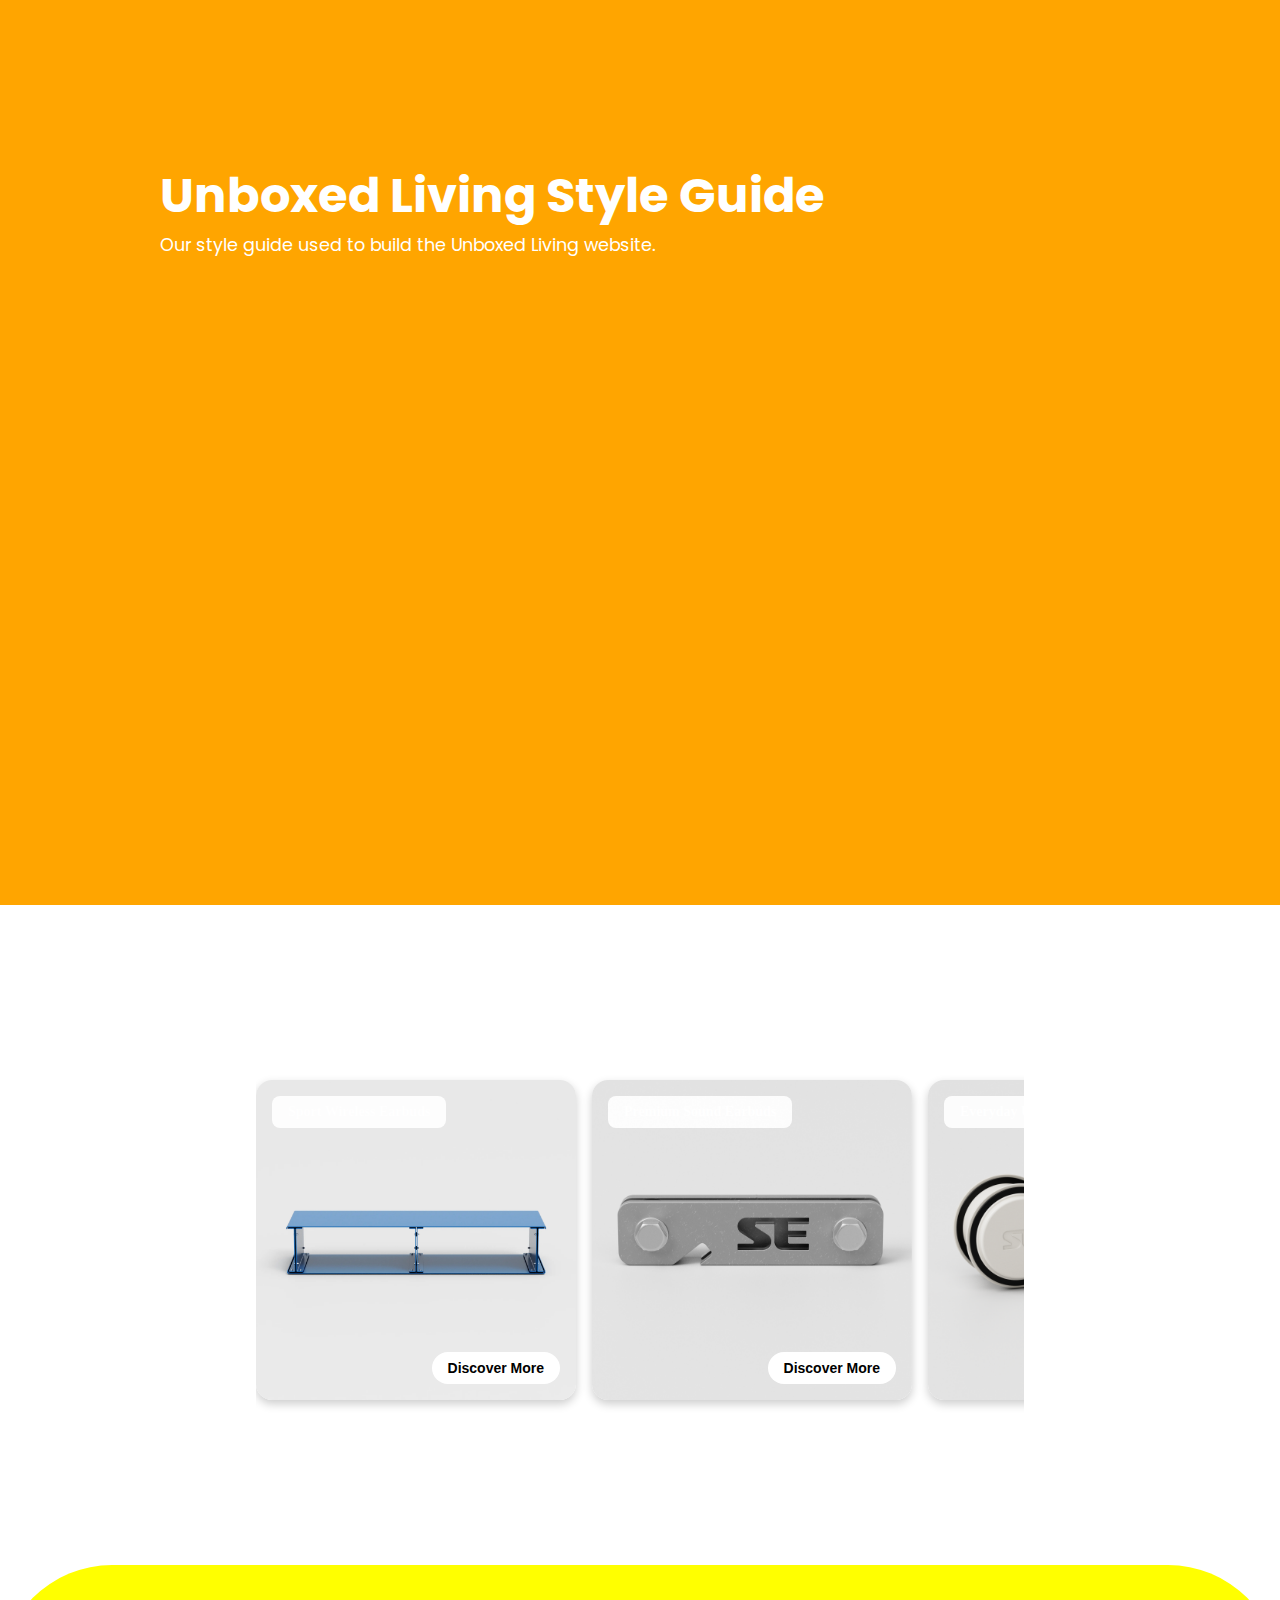
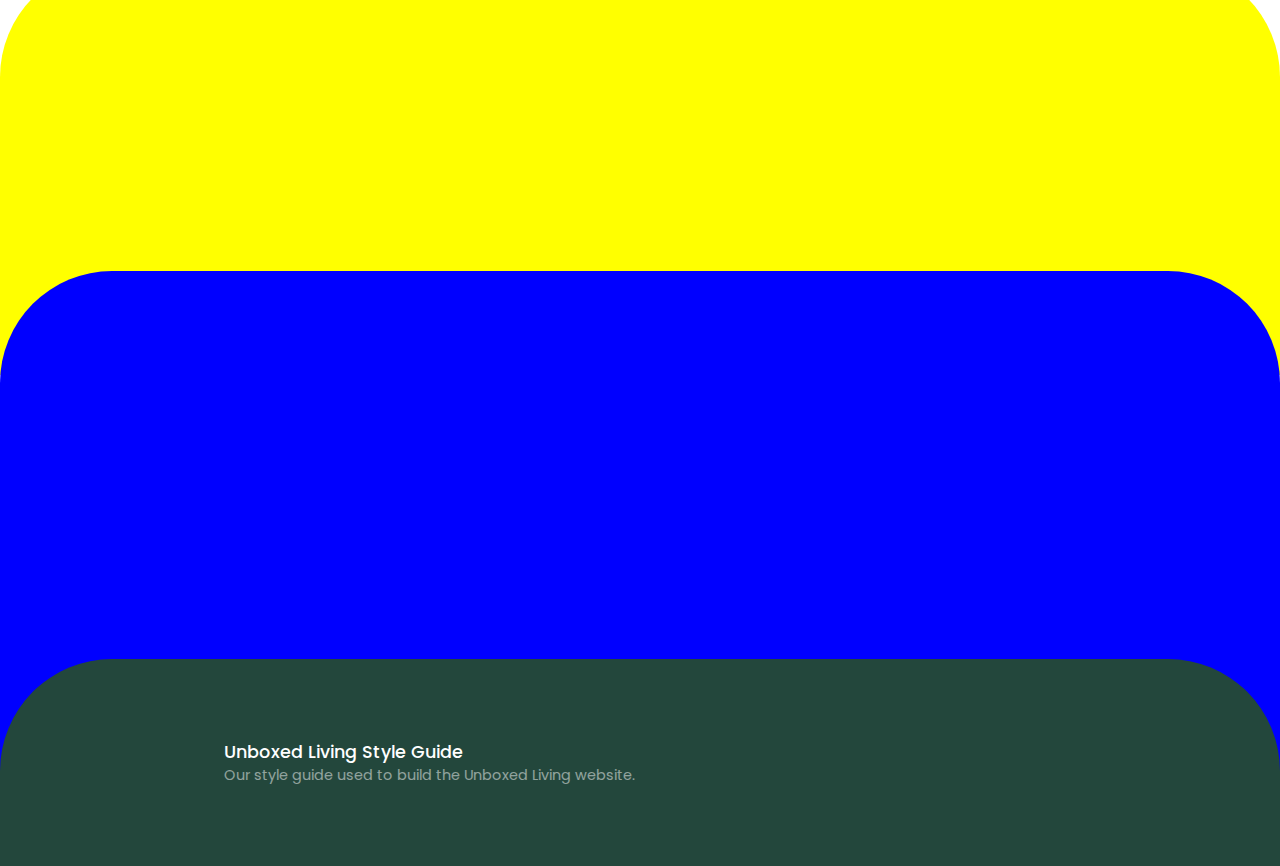
==== commit 69737661: "small fix" ====
--- a/index.html
+++ b/index.html
@@ -6,7 +6,7 @@
     <title>Unboxed Living Style Guide</title>
     
     <link href="./app.css" rel="stylesheet" />
-    
+
     <link
       href="https://cdn.jsdelivr.net/npm/bootstrap-icons/font/bootstrap-icons.css"
       rel="stylesheet"
@@ -29,7 +29,7 @@
 
 
     <!-- PRODUCTS SECTION -->
-  <section class="products">
+  <section class="products-section">
       <h2 class="secondaryHeading">Elevate your home experience.</h2>
       
       <div>
--- a/app.css
+++ b/app.css
@@ -5,7 +5,6 @@
   margin: 0;
 }
 
-
 .mainHeading{
   font-family: "Poppins", sans-serif;
   font-weight: 700;
@@ -64,10 +63,10 @@
 
 /* PRODUCTS */
 
-.products {
+.products-section {
   height: 60vh;
   padding: 10rem 10rem;
-  background-color: green;
+  /* background-color: green; */
   color: white;
   border-top-right-radius: 7rem;
   margin-top: -6rem;
@@ -99,36 +98,7 @@
   scroll-snap-align: start;
   position: relative;
   overflow: hidden;
-  box-shadow: 0px 0.25rem 0.625rem rgba(0, 0, 0, 0.1);
-}
-
-/* Background Images */
-.bottleOpener {
-  background-image: url("./assets/ULbottleOpener1.png");
-}
-
-.coffeeTable {
-  background-image: url("./assets/ULlowCoffeeTable1.png");
-}
-
-.corporateMug {
-  background-image: url("./assets/ULcorporateMug1.png");
-}
-
-.fiveTierShelving {
-  background-image: url("./assets/ULfiveTierShelving1.png");
-}
-
-
-
-.customerReviews {
-  height: 20vh;
-  padding: 10rem 10rem;
-  background-color: blue;
-  color: white;
-  border-top-right-radius: 7rem;
-  margin-top: -6.5rem;
-  border-top-left-radius: 7rem;
+  box-shadow: 0px 0.25rem 0.625rem rgba(0, 0, 0, 0.2);
 }
 
 /* Tag on top-left */
@@ -142,6 +112,37 @@
   font-weight: bold;
   border-radius: 0.5rem;
 }
+
+/* Background Images */
+.bottleOpener {
+  background-image: url("./assets/ULbottleOpener1.png");
+}
+
+.coffeeTable {
+  background-image: url("./assets/ULlowCoffeeTable1.png");
+}
+
+.corporateMug {
+  background-image: url("./assets/ULcorporateMug1.png");
+}
+
+.fiveTierShelving {
+  background-image: url("./assets/ULfiveTierShelving1.png");
+}
+
+/* !CUSTOMER REVIEWS */
+
+.customerReviews {
+  height: 20vh;
+  padding: 10rem 10rem;
+  background-color: blue;
+  color: white;
+  border-top-right-radius: 7rem;
+  margin-top: -6.5rem;
+  border-top-left-radius: 7rem;
+}
+
+
 
 /* Discover More Button */
 .discover-btn {
@@ -193,6 +194,11 @@
 
 
 
+
+
+
+/* !MOBILE */
+
 @media screen and (max-width: 720px) {
 
 
@@ -223,8 +229,6 @@
     font-style: normal;
     font-size: 1.25rem;
   }
-
-
 
 /* !FO0TER */
 
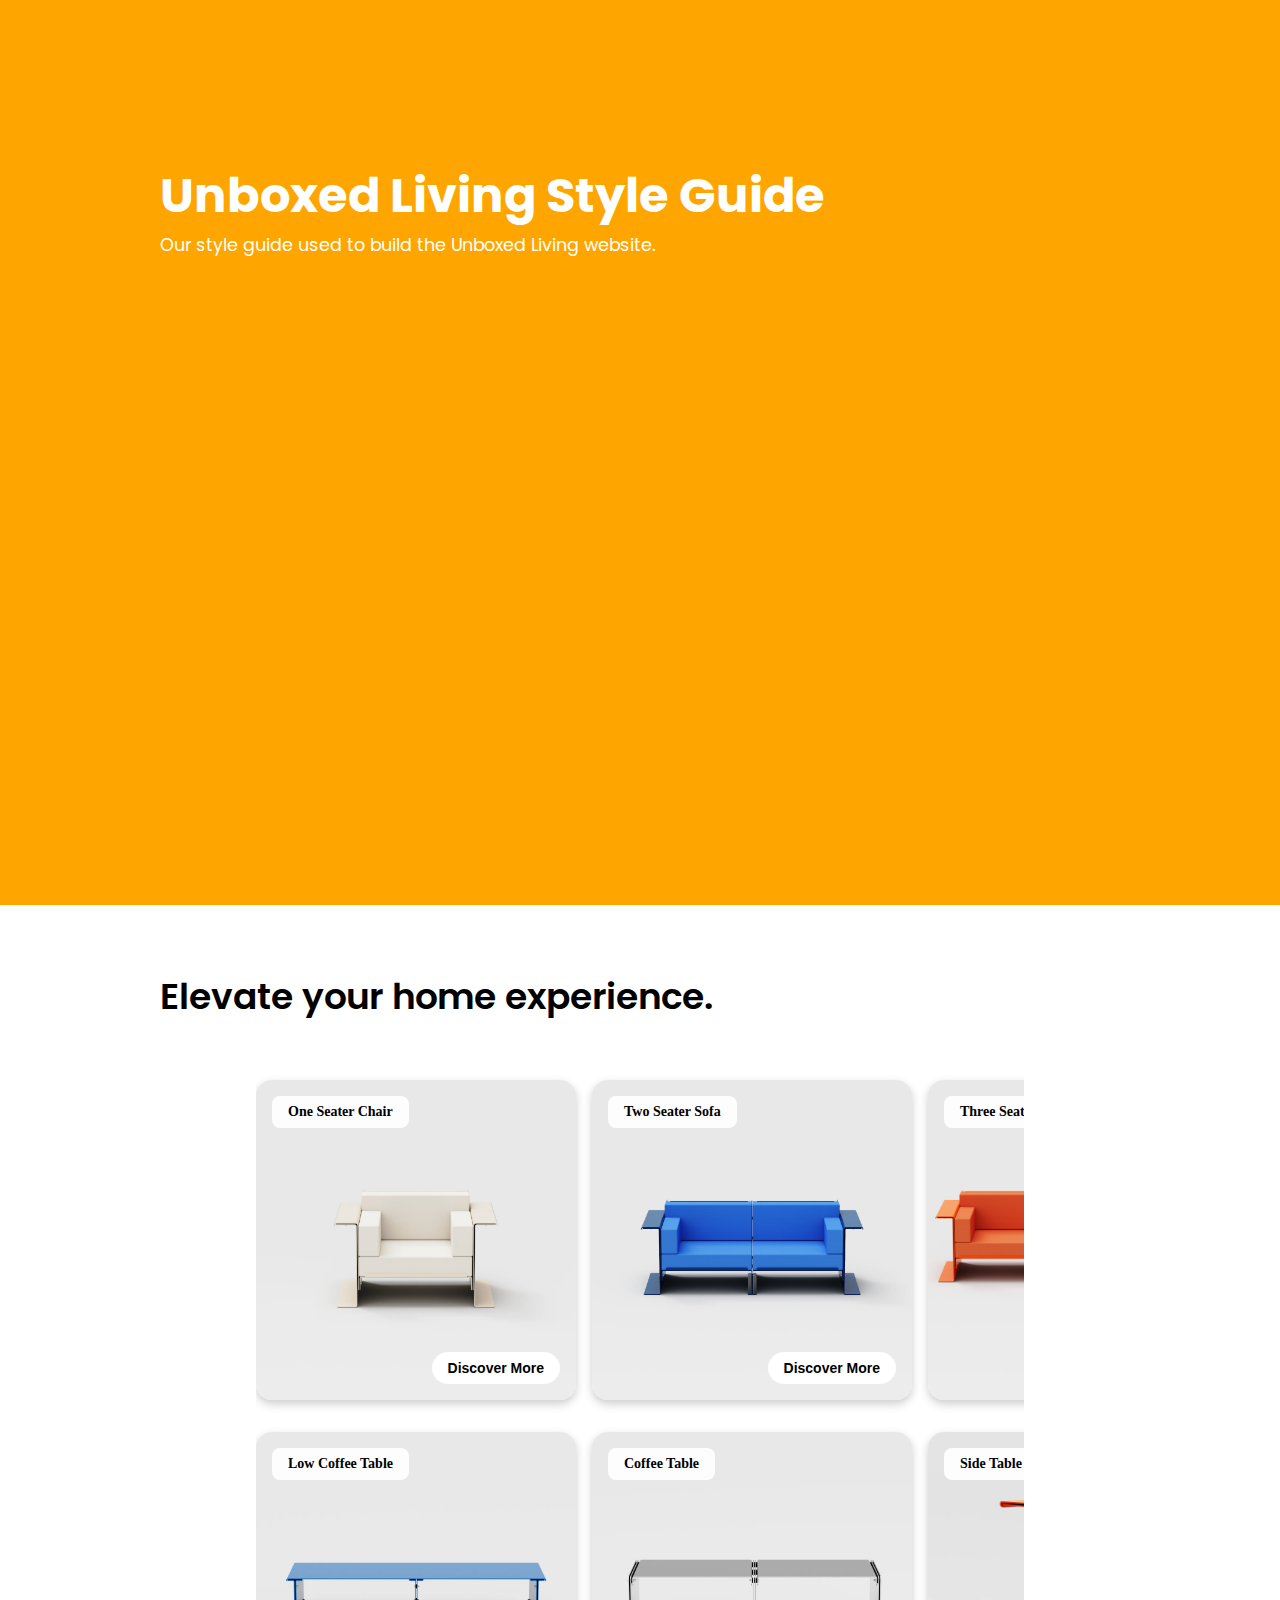
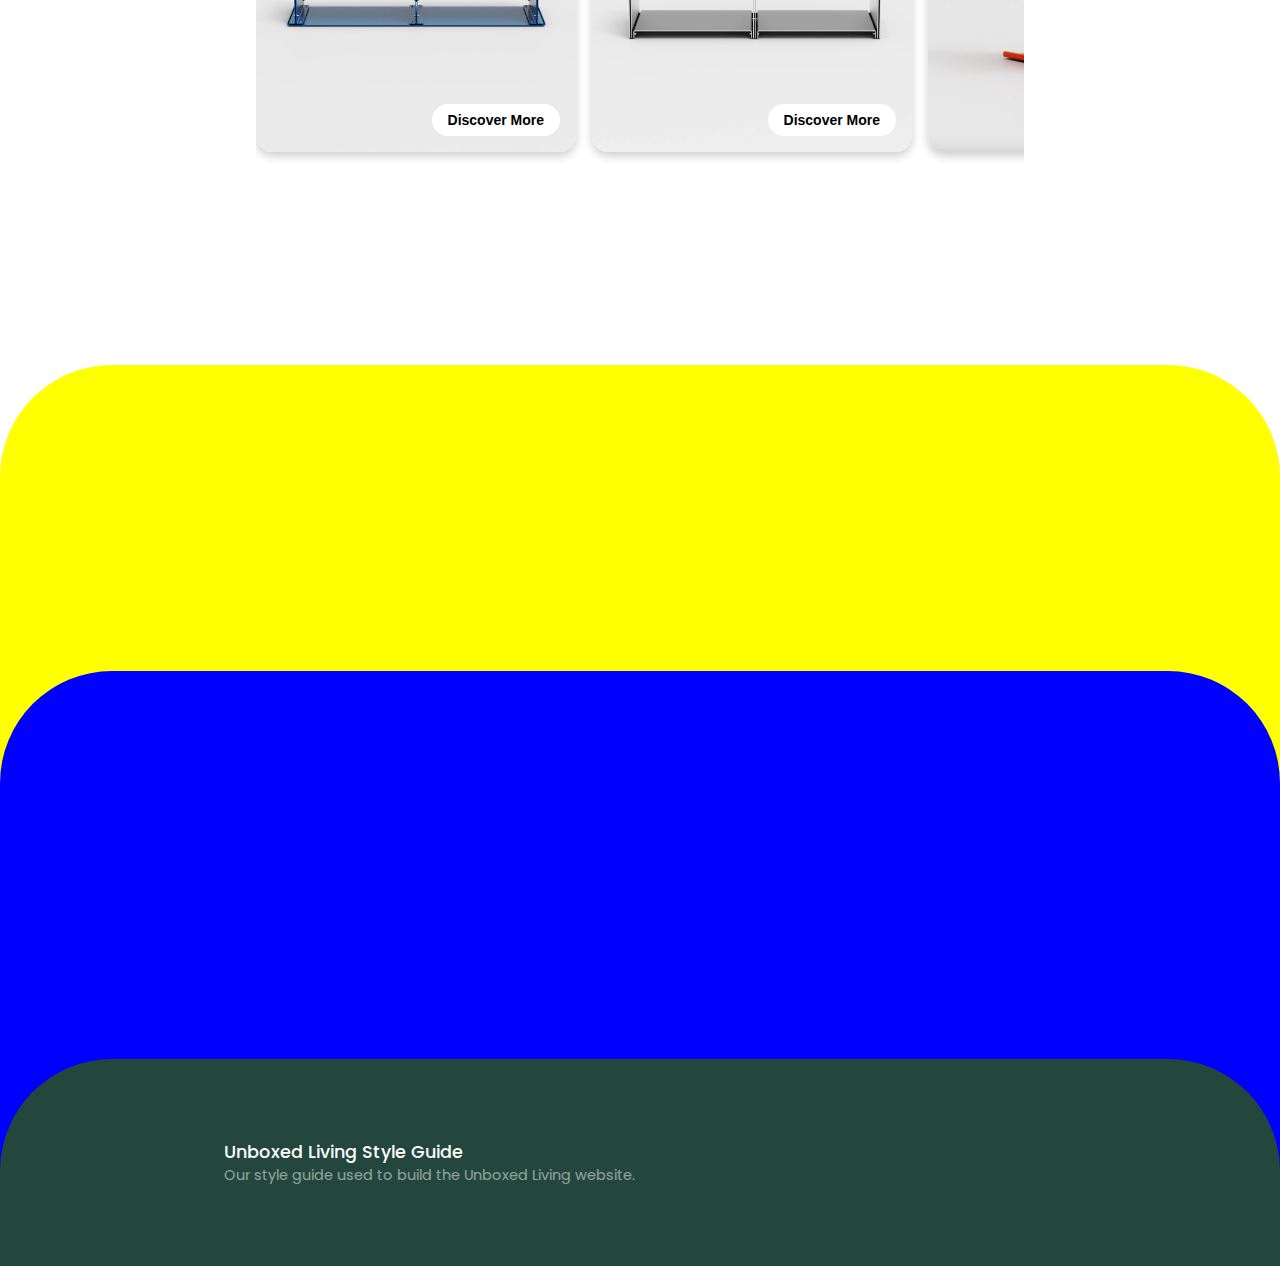
==== commit b2c229a1: "product listings" ====
--- a/index.html
+++ b/index.html
@@ -4,7 +4,7 @@
     <meta name="viewport" content="width=device-width, initial-scale=1.0" />
 
     <title>Unboxed Living Style Guide</title>
-    
+
     <link href="./app.css" rel="stylesheet" />
 
     <link
@@ -15,63 +15,92 @@
 
   <body>
     <header>
-
       <section id="headerSection" class="header">
         <h1 class="mainHeading">Unboxed Living Style Guide</h1>
         <p class="paragraphText">
           Our style guide used to build the Unboxed Living website.
         </p>
       </section>
+    </header>
+
+    <!-- PRODUCTS SECTION -->
+    <section class="products-section">
+      <h2 class="secondaryHeading">Elevate your home experience.</h2>
+
+      <div>
+
+        <!-- seats row -->
+        <div class="listing-section-horizontal">
+          <div class="product oneSeaterChair">
+            <span class="product-tag">One Seater Chair</span>
+            <button class="discover-btn">Discover More</button>
+          </div>
+
+          <div class="product twoSeaterSofa">
+            <span class="product-tag">Two Seater Sofa</span>
+            <button class="discover-btn">Discover More</button>
+          </div>
+
+          <div class="product threeSeaterSofa">
+            <span class="product-tag">Three Seater Sofa</span>
+            <button class="discover-btn">Discover More</button>
+          </div>
+        </div>
+
+        <!-- tables row -->
+        <div class="listing-section-horizontal">
+          <div class="product lowCoffeeTableOne">
+            <span class="product-tag">Low Coffee Table</span>
+            <button class="discover-btn">Discover More</button>
+          </div>
+
+          <div class="product coffeeTableOne">
+            <span class="product-tag">Coffee Table</span>
+            <button class="discover-btn">Discover More</button>
+          </div>
+          
+          <div class="product sideTableOrange">
+            <span class="product-tag">Side Table</span>
+            <button class="discover-btn">Discover More</button>
+          </div>
+          
+        </div>
 
 
-    </header>
+        <!-- shelve row -->
+        <div>
+          <!-- <div class="product fiveTierShelving">
+            <span class="product-tag">Everyday Use Earbuds</span>
+            <button class="discover-btn">Discover More</button>
+          </div> -->
+        </div>
+  
+
+        <!-- misc row -->
+        <div>
+          <!-- <div class="product bottleOpener">
+            <span class="product-tag">Premium Sound Earbuds</span>
+            <button class="discover-btn">Discover More</button>
+          </div> -->
+        </div>
 
 
-
-    <!-- PRODUCTS SECTION -->
-  <section class="products-section">
-      <h2 class="secondaryHeading">Elevate your home experience.</h2>
-      
-      <div>
-          <div class="listing-section-horizontal">
-            <div class="product coffeeTable">
-                <span class="product-tag">Sport Wireless Earbuds</span>
-                <button class="discover-btn">Discover More</button>
-            </div>
-
-              <div class="product bottleOpener">
-                  <span class="product-tag">Premium Sound Earbuds</span>
-                  <button class="discover-btn">Discover More</button>
-              </div>
-      
-      
-              <div class="product corporateMug">
-                  <span class="product-tag">Everyday Use Earbuds</span>
-                  <button class="discover-btn">Discover More</button>
-              </div>
-
-              <div class="product fiveTierShelving">
-                  <span class="product-tag">Everyday Use Earbuds</span>
-                  <button class="discover-btn">Discover More</button>
-              </div>
-          </div>
       </div>
 
-  </section>
-  
-  
-    <section class="guarantee">
+
     </section>
 
-    <section class="customerReviews">
-    </section>
+    <section class="guarantee"></section>
+
+    <section class="customerReviews"></section>
 
     <footer class="footer">
       <p class="footerText">Unboxed Living Style Guide</p>
-      <p class="footerText2">Our style guide used to build the Unboxed Living website.</p>
+      <p class="footerText2">
+        Our style guide used to build the Unboxed Living website.
+      </p>
     </footer>
 
     <script src="nav.js"></script>
-
   </body>
 </html>
--- a/app.css
+++ b/app.css
@@ -18,6 +18,7 @@
   font-style: normal;
   font-size: 2.25rem;
   margin-bottom: 40px;
+  color: black;
 }
 
 .subHeading{
@@ -70,6 +71,7 @@
   color: white;
   border-top-right-radius: 7rem;
   margin-top: -6rem;
+  margin-bottom: 25rem;
   border-top-left-radius: 7rem;
 }
 
@@ -111,17 +113,33 @@
   font-size: 0.875rem;
   font-weight: bold;
   border-radius: 0.5rem;
+  color: black;
 }
 
 /* Background Images */
+
+.oneSeaterChair{
+  background-image: url("./assets/ULoneSeaterChair1.png");
+}
+.twoSeaterSofa{
+  background-image: url("./assets/ULTwoSeaterSofa1.png");
+}
+.threeSeaterSofa{
+  background-image: url("./assets/ULthreeSeaterSofa1.png");
+}
+.lowCoffeeTableOne{
+  background-image: url("./assets/ULlowCoffeeTable1.png");
+}
+.coffeeTableOne {
+  background-image: url("./assets/ULcoffeeTable1.png");
+}
+.sideTableOrange {
+  background-image: url("./assets/ULsideTableOrange1.png");
+}
 .bottleOpener {
   background-image: url("./assets/ULbottleOpener1.png");
 }
 
-.coffeeTable {
-  background-image: url("./assets/ULlowCoffeeTable1.png");
-}
-
 .corporateMug {
   background-image: url("./assets/ULcorporateMug1.png");
 }
@@ -141,8 +159,6 @@
   margin-top: -6.5rem;
   border-top-left-radius: 7rem;
 }
-
-
 
 /* Discover More Button */
 .discover-btn {
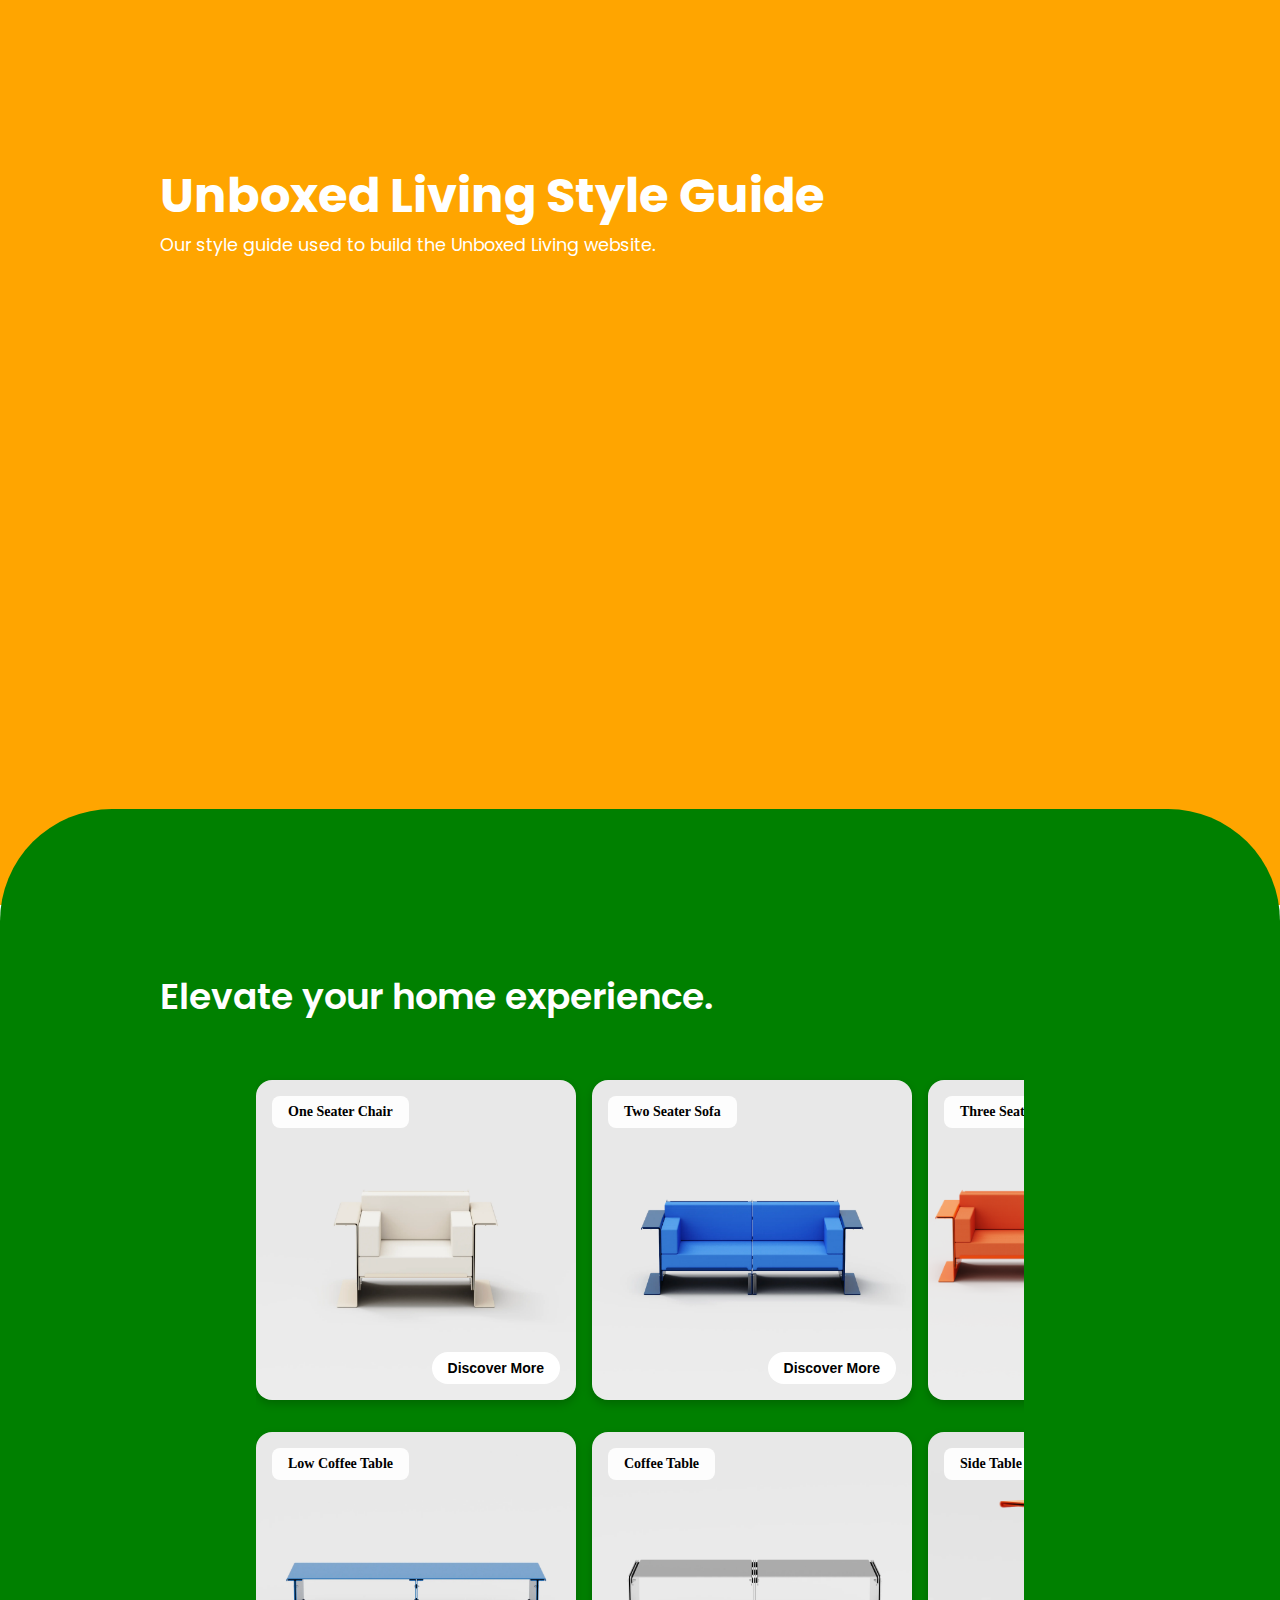
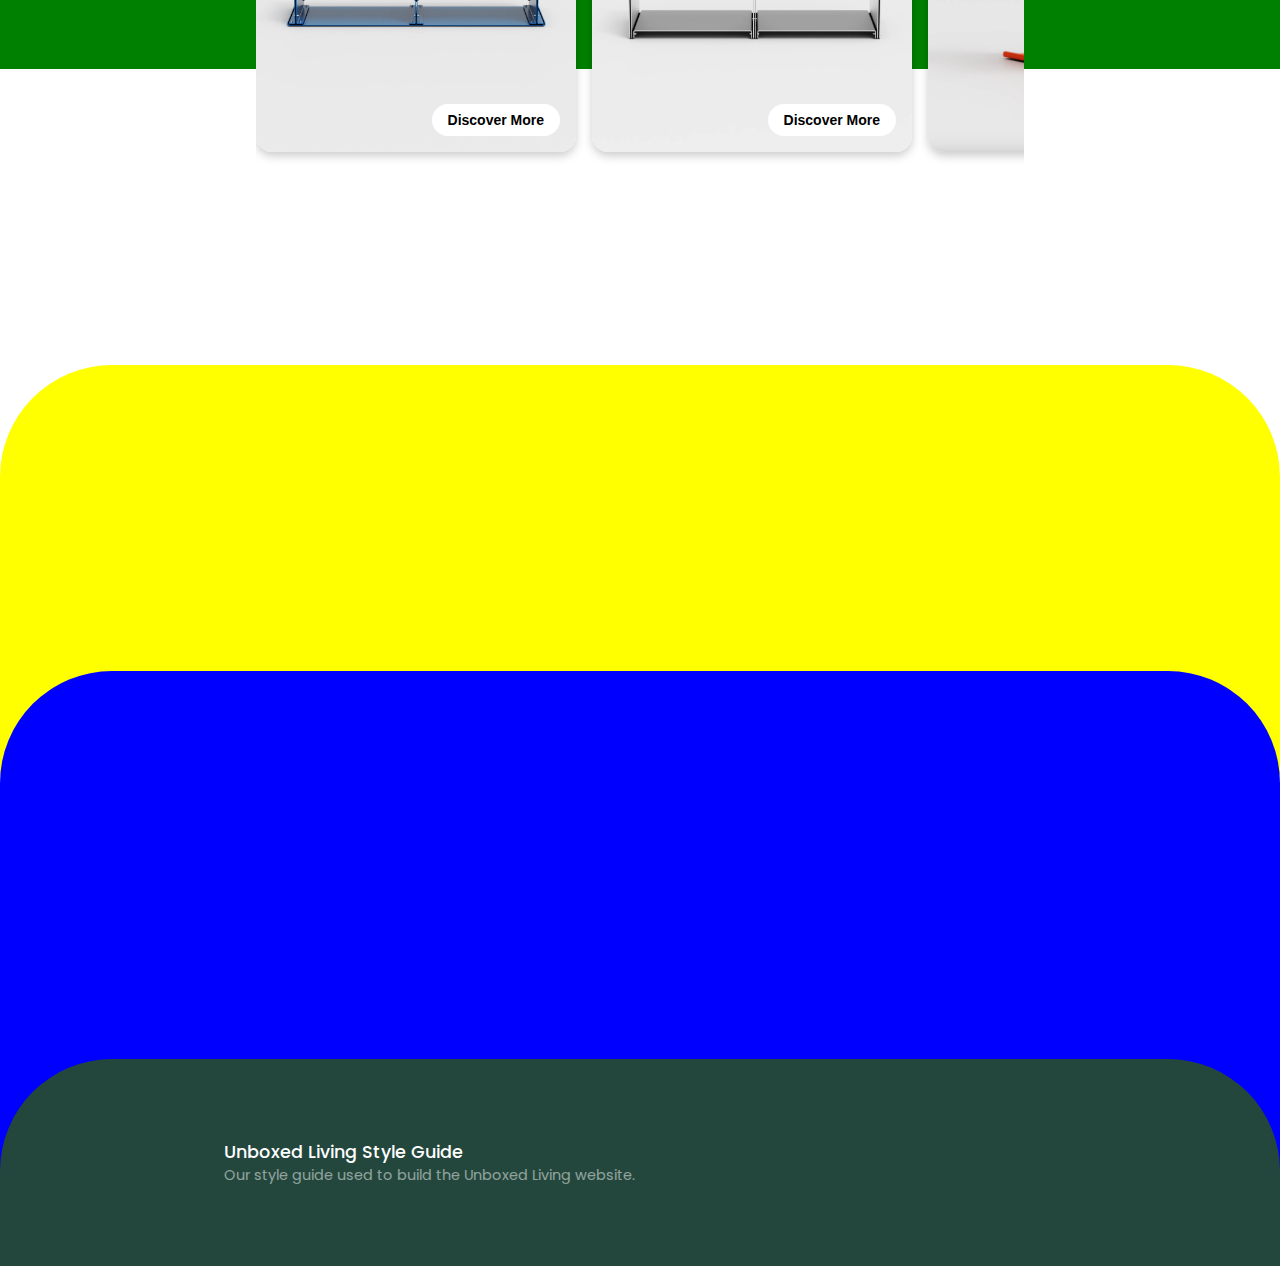
==== commit 81e84944: "fix" ====
--- a/index.html
+++ b/index.html
@@ -28,7 +28,6 @@
       <h2 class="secondaryHeading">Elevate your home experience.</h2>
 
       <div>
-
         <!-- seats row -->
         <div class="listing-section-horizontal">
           <div class="product oneSeaterChair">
@@ -58,36 +57,28 @@
             <span class="product-tag">Coffee Table</span>
             <button class="discover-btn">Discover More</button>
           </div>
-          
           <div class="product sideTableOrange">
             <span class="product-tag">Side Table</span>
             <button class="discover-btn">Discover More</button>
           </div>
-          
         </div>
-
 
         <!-- shelve row -->
         <div>
           <!-- <div class="product fiveTierShelving">
-            <span class="product-tag">Everyday Use Earbuds</span>
-            <button class="discover-btn">Discover More</button>
-          </div> -->
+<span class="product-tag">Everyday Use Earbuds</span>
+<button class="discover-btn">Discover More</button>
+</div> -->
         </div>
-  
 
         <!-- misc row -->
         <div>
           <!-- <div class="product bottleOpener">
-            <span class="product-tag">Premium Sound Earbuds</span>
-            <button class="discover-btn">Discover More</button>
-          </div> -->
+<span class="product-tag">Premium Sound Earbuds</span>
+<button class="discover-btn">Discover More</button>
+</div> -->
         </div>
-
-
       </div>
-
-
     </section>
 
     <section class="guarantee"></section>
--- a/app.css
+++ b/app.css
@@ -1,34 +1,33 @@
-@import url('https://fonts.googleapis.com/css2?family=Poppins:ital,wght@0,100;0,200;0,300;0,400;0,500;0,600;0,700;0,800;0,900;1,100;1,200;1,300;1,400;1,500;1,600;1,700;1,800;1,900&family=SUSE:wght@100..800&display=swap');
-
-*{
+@import url("https://fonts.googleapis.com/css2?family=Poppins:ital,wght@0,100;0,200;0,300;0,400;0,500;0,600;0,700;0,800;0,900;1,100;1,200;1,300;1,400;1,500;1,600;1,700;1,800;1,900&family=SUSE:wght@100..800&display=swap");
+
+* {
   padding: 0;
   margin: 0;
 }
 
-.mainHeading{
+.mainHeading {
   font-family: "Poppins", sans-serif;
   font-weight: 700;
   font-style: normal;
   font-size: 3rem;
 }
 
-.secondaryHeading{
+.secondaryHeading {
   font-family: "Poppins", sans-serif;
   font-weight: 600;
   font-style: normal;
   font-size: 2.25rem;
   margin-bottom: 40px;
-  color: black;
-}
-
-.subHeading{
+}
+
+.subHeading {
   font-family: "Poppins", sans-serif;
   font-weight: 500;
   font-style: normal;
   font-size: 1.75rem;
 }
 
-.secondarySubHeading{
+.secondarySubHeading {
   font-family: "Poppins", sans-serif;
   font-weight: 600;
   font-style: normal;
@@ -45,7 +44,7 @@
 
 /* !HEADER */
 
-.header{
+.header {
   height: 65vh;
   padding: 10rem 10rem;
   background-color: orange;
@@ -62,12 +61,10 @@
   border-top-left-radius: 7rem;
 }
 
-/* PRODUCTS */
-
 .products-section {
   height: 60vh;
   padding: 10rem 10rem;
-  /* background-color: green; */
+  background-color: green;
   color: white;
   border-top-right-radius: 7rem;
   margin-top: -6rem;
@@ -79,7 +76,7 @@
   display: flex;
   gap: 1rem;
   max-width: 80%;
-  overflow-x: auto; /* Allow horizontal scrolling */
+  overflow-x: auto;
   scroll-snap-type: x mandatory;
   padding: 1rem 0;
   margin: 0 auto;
@@ -118,16 +115,16 @@
 
 /* Background Images */
 
-.oneSeaterChair{
+.oneSeaterChair {
   background-image: url("./assets/ULoneSeaterChair1.png");
 }
-.twoSeaterSofa{
+.twoSeaterSofa {
   background-image: url("./assets/ULTwoSeaterSofa1.png");
 }
-.threeSeaterSofa{
+.threeSeaterSofa {
   background-image: url("./assets/ULthreeSeaterSofa1.png");
 }
-.lowCoffeeTableOne{
+.lowCoffeeTableOne {
   background-image: url("./assets/ULlowCoffeeTable1.png");
 }
 .coffeeTableOne {
@@ -149,7 +146,6 @@
 }
 
 /* !CUSTOMER REVIEWS */
-
 .customerReviews {
   height: 20vh;
   padding: 10rem 10rem;
@@ -208,73 +204,256 @@
   opacity: 50%;
 }
 
-
-
-
-
-
-/* !MOBILE */
+/* ! NAV */
+
+nav {
+  background-color: #23473c;
+  padding: 1.5rem 0rem;
+  display: flex;
+  justify-content: space-between;
+  align-items: center;
+  border-bottom-left-radius: 3rem;
+  border-bottom-right-radius: 3rem;
+  position: fixed;
+  top: 0;
+  left: 0;
+  right: 0;
+  width: 100%;
+  z-index: 1000;
+}
+
+.logo {
+  color: white;
+  font-size: 1.5rem;
+  font-family: "Poppins", sans-serif;
+  font-weight: 600;
+  margin-left: 3rem;
+}
+
+.nav-links {
+  display: flex;
+  align-items: center;
+  gap: 2rem;
+  margin-right: 3rem;
+}
+
+.nav-links a {
+  color: white;
+  text-decoration: none;
+  padding: 0.5rem 1rem;
+  transition: color 0.3s ease;
+  font-size: 1rem;
+  font-family: "Poppins", sans-serif;
+  font-weight: 400;
+}
+
+.dropdown {
+  position: relative;
+  display: inline-block;
+}
+
+.dropdown > a:focus {
+  outline: 2px solid white;
+  outline-offset: 2px;
+}
+
+.dropdown-content {
+  display: none;
+  position: absolute;
+  background-color: #23473c;
+  min-width: 10rem;
+  border-bottom-left-radius: 1rem;
+  border-bottom-right-radius: 1rem;
+  margin-top: 0.5rem;
+  z-index: 1;
+}
+
+.dropdown-content a {
+  color: white;
+  padding: 12px 16px;
+  text-decoration: none;
+  display: block;
+  transition: all 0.3s ease;
+}
+
+/* Show dropdown on hover OR when dropdown or its trigger is focused */
+.dropdown:hover .dropdown-content,
+.dropdown:focus-within .dropdown-content {
+  display: block;
+  border-bottom-left-radius: 1rem;
+  border-bottom-right-radius: 1rem;
+}
+
+.dropdown-content a:hover,
+.dropdown-content a:focus {
+  background-color: #23473c;
+  color: #f4ebd0;
+  padding-left: 20px;
+  outline: none;
+  border-bottom-left-radius: 1rem;
+  border-bottom-right-radius: 1rem;
+}
+
+.nav-links > a:hover,
+.nav-links > a:focus,
+.dropdown > a:hover {
+  color: #f4ebd0;
+  border-bottom-left-radius: 1rem;
+  border-bottom-right-radius: 1rem;
+  outline: none;
+}
+
+.hamburger {
+  display: none;
+  flex-direction: column;
+  gap: 4px;
+  cursor: pointer;
+  z-index: 100;
+  margin-right: 3rem;
+}
+
+.hamburger div {
+  width: 25px;
+  height: 3px;
+  background-color: white;
+  transition: all 0.3s ease;
+}
+
+/* ! PRODUCT PAGE HERO */
+
+.productPageHero {
+  height: 100vh;
+  background: green;
+}
+
+.productPageHero2 {
+  height: 100vh;
+  background: orange;
+}
+
+/* !MEDIAIIDWAIDJAIHDUDAHWDUHDDYHAWYDGAWHUDIJUHYGTFCRTYGHUJIUHYGTFCFYGUHIJOKIJUHYGTFRFGYHUJIJUHYGTRFGYHUJI */
 
 @media screen and (max-width: 720px) {
-
-
-  .mainHeading{
+  .mainHeading {
     font-family: "Poppins", sans-serif;
     font-weight: 700;
     font-style: normal;
     font-size: 2.25rem;
   }
-  
-  .secondaryHeading{
+
+  .secondaryHeading {
     font-family: "Poppins", sans-serif;
     font-weight: 600;
     font-style: normal;
     font-size: 1.75rem;
   }
-  
-  .subHeading{
+
+  .subHeading {
     font-family: "Poppins", sans-serif;
     font-weight: 500;
     font-style: normal;
     font-size: 1.5rem;
   }
-  
-  .secondarySubHeading{
+
+  .secondarySubHeading {
     font-family: "Poppins", sans-serif;
     font-weight: 600;
     font-style: normal;
     font-size: 1.25rem;
   }
 
-/* !FO0TER */
-
-.header{
-  height: 70vh;
-  padding: 8rem 2rem;
-  background-color: orange;
-  color: white;
-}
-
-.footer{
-  background: #23473c;
-  padding: 4rem 3rem;
-}
-
-.footerText{
- font-family: "Poppins", sans-serif;
-  font-weight: 500;
-  font-style: normal;
-  font-size: 1.1rem; 
-  color: white;
-}
-
-.footerText2{
-font-family: "Poppins", sans-serif;
-  font-weight: 400;
-  font-style: normal;
-  font-size: 0.9rem;
-  color: white;
-  opacity: 50%;
-}
-
-}+  /* !FO0TER */
+
+  .header {
+    height: 70vh;
+    padding: 8rem 2rem;
+    background-color: orange;
+    color: white;
+  }
+
+  .footer {
+    background: #23473c;
+    padding: 4rem 3rem;
+    max-width: 100%;
+  }
+
+  .footerText {
+    font-family: "Poppins", sans-serif;
+    font-weight: 500;
+    font-style: normal;
+    font-size: 1.1rem;
+    color: white;
+  }
+
+  .footerText2 {
+    font-family: "Poppins", sans-serif;
+    font-weight: 400;
+    font-style: normal;
+    font-size: 0.9rem;
+    color: white;
+    opacity: 50%;
+  }
+
+  nav {
+    border-bottom-left-radius: 0;
+    border-bottom-right-radius: 0;
+  }
+
+  .hamburger {
+    display: flex;
+  }
+
+  .nav-links {
+    display: none;
+    position: absolute;
+    top: 100%;
+    left: 0;
+    right: 0;
+    background-color: #23473c;
+    flex-direction: column;
+    padding: 1rem;
+    gap: 1rem;
+    z-index: 99;
+    text-align: center;
+  }
+
+  .nav-links.active {
+    display: flex !important;
+  }
+
+  .dropdown-content {
+    position: static;
+    background-color: transparent;
+    display: block;
+    box-shadow: none;
+  }
+
+  .dropdown-content a {
+    padding: 0.5rem 1rem;
+    font-size: 1.2rem;
+  }
+
+  .dropdown-content a:hover,
+  .dropdown-content a:focus {
+    padding-left: 1rem;
+    background-color: transparent;
+  }
+
+  .dropdown > a,
+  .dropdown-content a,
+  .nav-links > a {
+    margin: 0.5rem 0;
+  }
+}
+
+.hamburger.active .line1 {
+  transform: rotate(-45deg) translate(-5px, 6px);
+}
+
+.hamburger.active .line2 {
+  opacity: 0;
+}
+
+.hamburger.active .line3 {
+  transform: rotate(45deg) translate(-5px, -6px);
+}
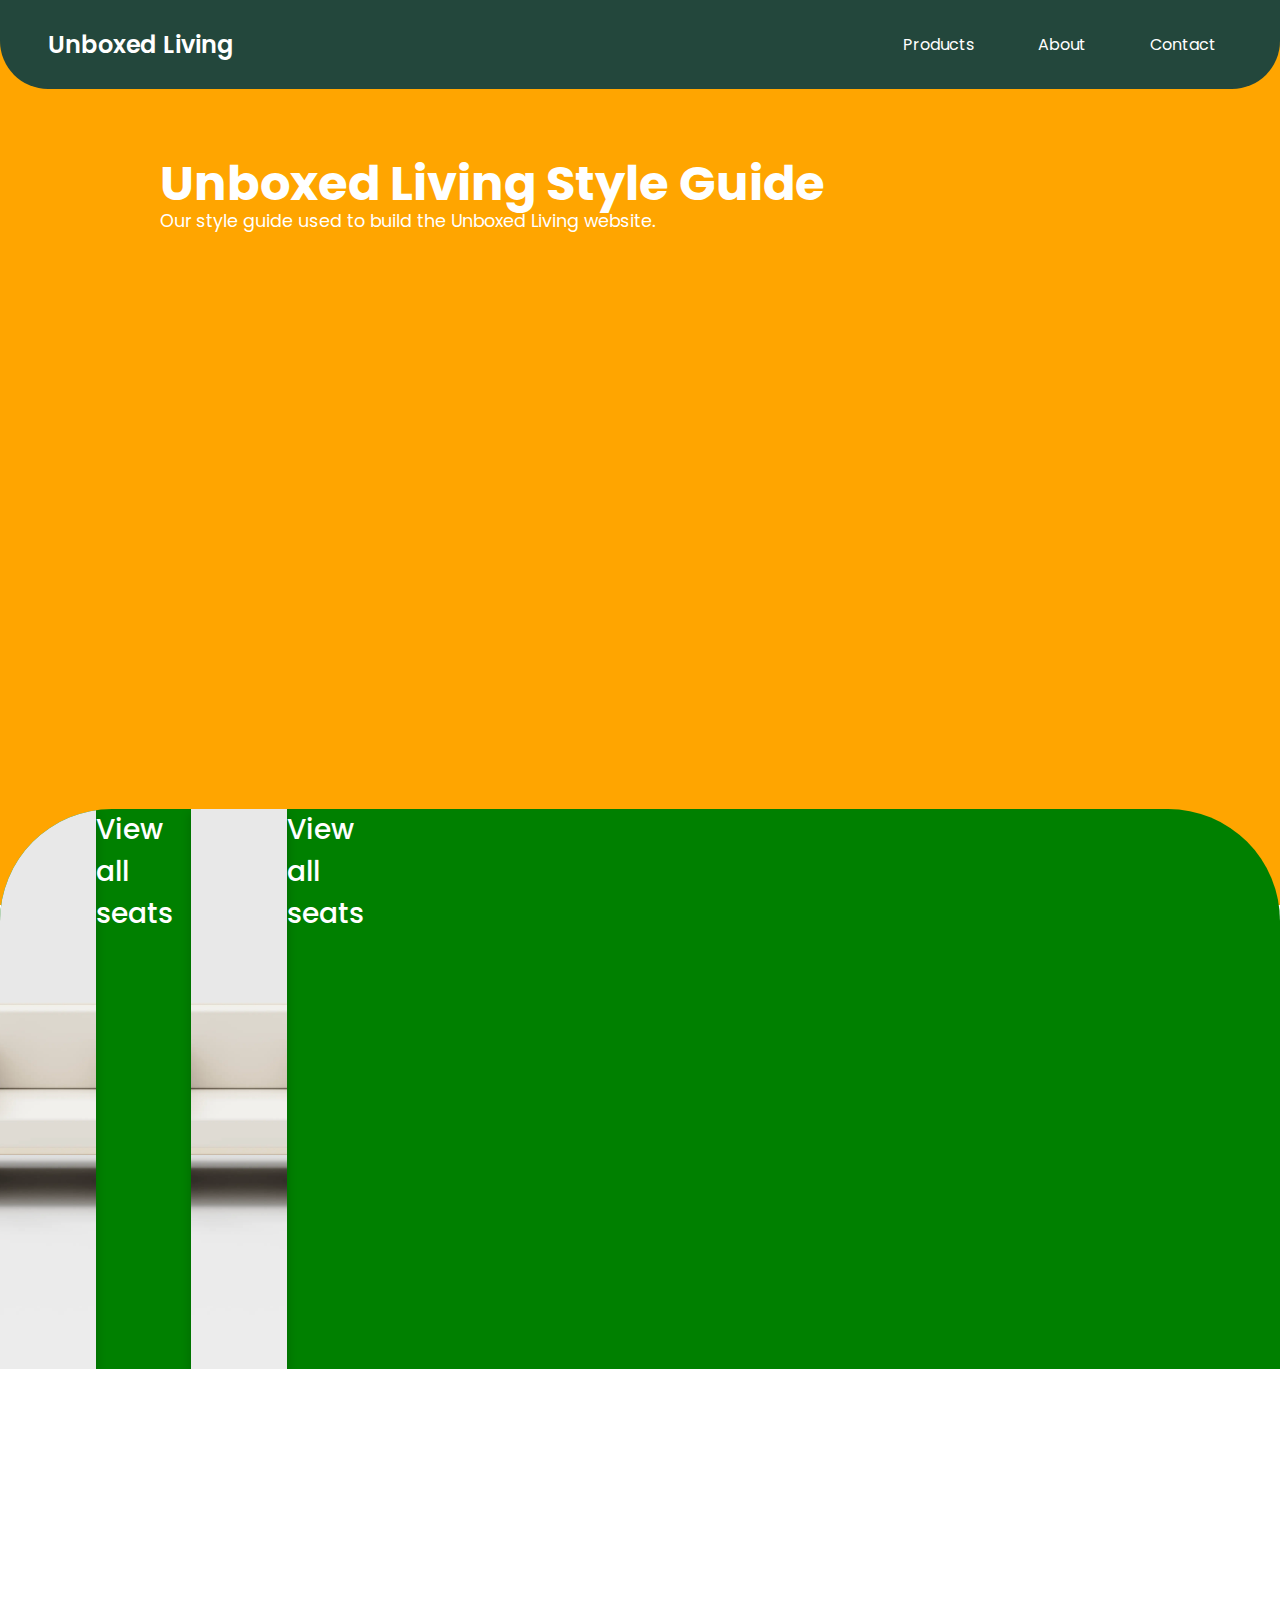
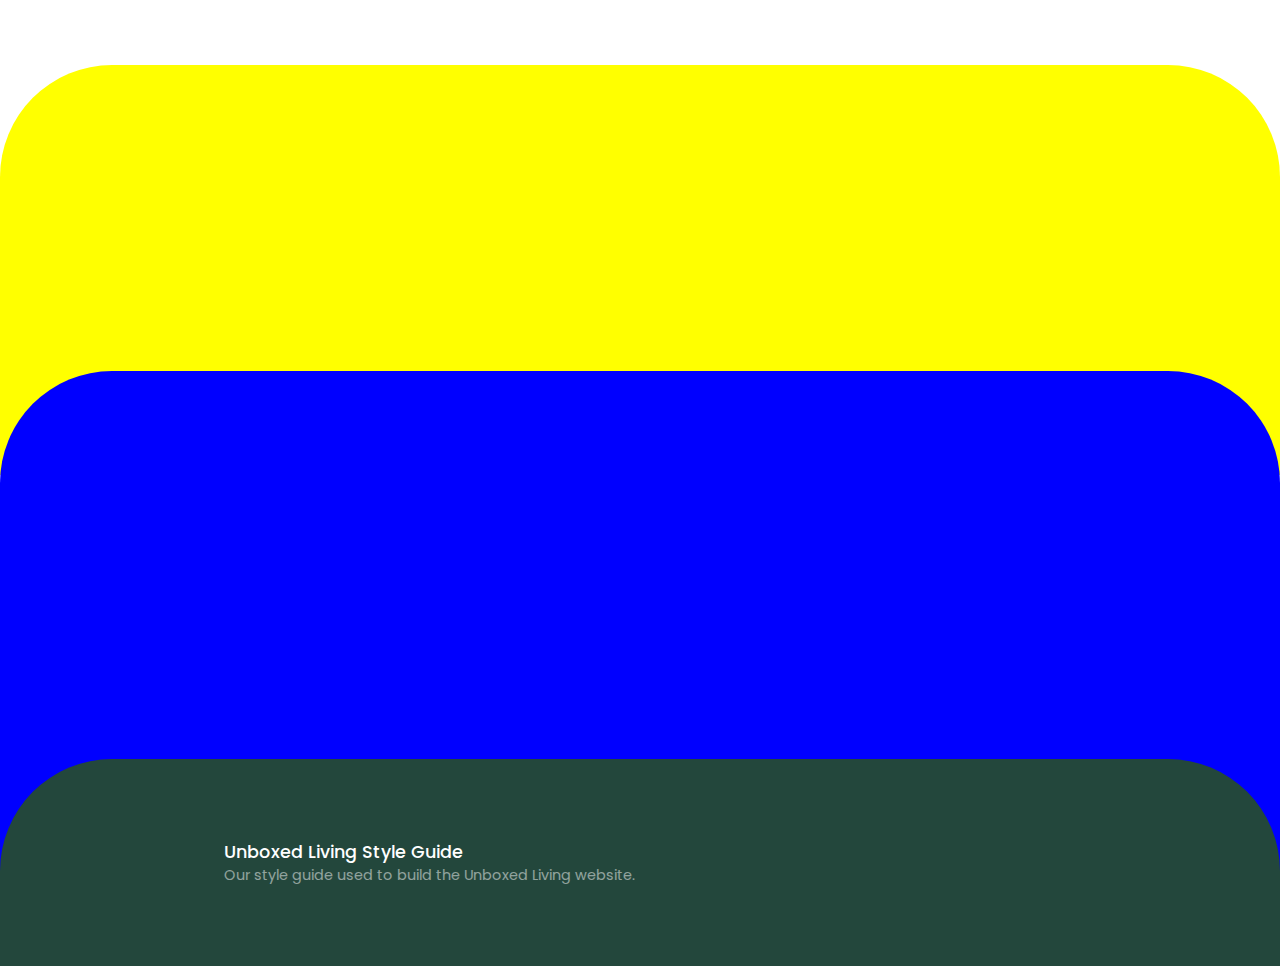
==== commit 6ca3ac5f: "push current" ====
--- a/index.html
+++ b/index.html
@@ -23,63 +23,49 @@
       </section>
     </header>
 
+    <!-- ! NAVIGATION -->
+    <nav>
+        <div class="logo">Unboxed Living</div>
+        <div class="hamburger">
+            <div class="line1"></div>
+            <div class="line2"></div>
+            <div class="line3"></div>
+        </div>
+        <div class="nav-links">
+            <div class="dropdown">
+                <a href="#">Products</a>
+                <div class="dropdown-content">
+                    <a href="#">Tables</a>
+                    <a href="#">Seating</a>
+                    <a href="#">Shelving</a>
+                    <a href="#">Miscellaneous</a>
+                </div>
+            </div>
+            <a href="#">About</a>
+            <a href="#">Contact</a>
+        </div>
+    </nav>
+
     <!-- PRODUCTS SECTION -->
-    <section class="products-section">
-      <h2 class="secondaryHeading">Elevate your home experience.</h2>
+    <section class="product-section">
 
-      <div>
-        <!-- seats row -->
-        <div class="listing-section-horizontal">
-          <div class="product oneSeaterChair">
-            <span class="product-tag">One Seater Chair</span>
-            <button class="discover-btn">Discover More</button>
-          </div>
+      <div class="row-1">
+          <div class="product oneSeaterChair"></div>
+          <h2 class="product-description subHeading">View all seats</h2>
+      </div>
 
-          <div class="product twoSeaterSofa">
-            <span class="product-tag">Two Seater Sofa</span>
-            <button class="discover-btn">Discover More</button>
-          </div>
+      <div class="row-2">
+        <div class="product oneSeaterChair"></div>
+        <h2 class="product-description subHeading">View all seats</h2>
+      </div>
+      
 
-          <div class="product threeSeaterSofa">
-            <span class="product-tag">Three Seater Sofa</span>
-            <button class="discover-btn">Discover More</button>
-          </div>
-        </div>
+    </section>
 
-        <!-- tables row -->
-        <div class="listing-section-horizontal">
-          <div class="product lowCoffeeTableOne">
-            <span class="product-tag">Low Coffee Table</span>
-            <button class="discover-btn">Discover More</button>
-          </div>
 
-          <div class="product coffeeTableOne">
-            <span class="product-tag">Coffee Table</span>
-            <button class="discover-btn">Discover More</button>
-          </div>
-          <div class="product sideTableOrange">
-            <span class="product-tag">Side Table</span>
-            <button class="discover-btn">Discover More</button>
-          </div>
-        </div>
 
-        <!-- shelve row -->
-        <div>
-          <!-- <div class="product fiveTierShelving">
-<span class="product-tag">Everyday Use Earbuds</span>
-<button class="discover-btn">Discover More</button>
-</div> -->
-        </div>
 
-        <!-- misc row -->
-        <div>
-          <!-- <div class="product bottleOpener">
-<span class="product-tag">Premium Sound Earbuds</span>
-<button class="discover-btn">Discover More</button>
-</div> -->
-        </div>
-      </div>
-    </section>
+
 
     <section class="guarantee"></section>
 
--- a/app.css
+++ b/app.css
@@ -10,6 +10,7 @@
   font-weight: 700;
   font-style: normal;
   font-size: 3rem;
+  line-height: 3rem;
 }
 
 .secondaryHeading {
@@ -17,7 +18,7 @@
   font-weight: 600;
   font-style: normal;
   font-size: 2.25rem;
-  margin-bottom: 40px;
+
 }
 
 .subHeading {
@@ -61,56 +62,50 @@
   border-top-left-radius: 7rem;
 }
 
-.products-section {
-  height: 60vh;
-  padding: 10rem 10rem;
+/* ! PRODUCT SECTION */
+
+.product-section {
+  height: max-content;
+  /* padding: 10rem 10rem; */
   background-color: green;
   color: white;
   border-top-right-radius: 7rem;
   margin-top: -6rem;
   margin-bottom: 25rem;
   border-top-left-radius: 7rem;
-}
-
-.listing-section-horizontal {
-  display: flex;
-  gap: 1rem;
-  max-width: 80%;
-  overflow-x: auto;
-  scroll-snap-type: x mandatory;
-  padding: 1rem 0;
-  margin: 0 auto;
-  justify-content: flex-start;
-}
-
-.listing-section-horizontal::-webkit-scrollbar {
-  display: none;
+  overflow: hidden;
+  flex-direction: row;
+  display: flex;
 }
 
 .product {
-  width: 20rem;
-  height: 20rem;
-  border-radius: 1rem;
+  width: 50%;
+  height: 35rem;
   background-size: cover;
   background-position: center;
   flex: 0 0 auto;
   scroll-snap-align: start;
-  position: relative;
+  position:static;
   overflow: hidden;
   box-shadow: 0px 0.25rem 0.625rem rgba(0, 0, 0, 0.2);
 }
 
-/* Tag on top-left */
-.product-tag {
-  position: absolute;
-  top: 1rem;
-  left: 1rem;
-  background: rgba(255, 255, 255, 0.9);
-  padding: 0.5rem 1rem;
-  font-size: 0.875rem;
-  font-weight: bold;
-  border-radius: 0.5rem;
-  color: black;
+.product-description {
+    flex-direction: row;
+  display: flex;
+
+}
+
+.row-1{
+  flex-direction: row;
+  display: flex;
+  
+}
+
+.row-2{
+  flex-direction: row;
+  display: flex;
+
 }
 
 /* Background Images */
@@ -144,6 +139,10 @@
 .fiveTierShelving {
   background-image: url("./assets/ULfiveTierShelving1.png");
 }
+
+
+
+
 
 /* !CUSTOMER REVIEWS */
 .customerReviews {
@@ -322,8 +321,38 @@
 /* ! PRODUCT PAGE HERO */
 
 .productPageHero {
-  height: 100vh;
-  background: green;
+  height: 45vh;
+  width: 100%;
+  display: flex;
+  flex-direction: row;
+  padding-top: 8rem;
+}
+
+.productHeroHeading {
+  font-family: "Poppins", sans-serif;
+  font-weight: 700;
+  font-style: normal;
+  font-size: 2.5rem;
+  line-height: 3rem;
+}
+
+.productPageHeroLeft {
+  width: 60%;
+  background-color: yellow;
+  border-top-right-radius: 7rem;
+  border-bottom-right-radius: 7rem;
+  overflow: hidden;
+}
+
+.productPageHeroLeft img {
+  width: 100%;
+  height: 100%;
+  object-fit: cover;
+}
+
+.productPageHeroRight {
+  width: 40%;
+  padding-left: 5rem;
 }
 
 .productPageHero2 {
@@ -331,7 +360,18 @@
   background: orange;
 }
 
-/* !MEDIAIIDWAIDJAIHDUDAHWDUHDDYHAWYDGAWHUDIJUHYGTFCRTYGHUJIUHYGTFCFYGUHIJOKIJUHYGTFRFGYHUJIJUHYGTRFGYHUJI */
+.top{
+  margin-top: 10rem;
+}
+
+
+/* !DESKTOP LAYOUT ABOVE */
+
+/* ! ______________________________________________________________________________________________________________________________________________________________________________ */
+
+ 
+/* !MOBILE LAYOUT BELOW */
+
 
 @media screen and (max-width: 720px) {
   .mainHeading {
@@ -444,6 +484,26 @@
   .nav-links > a {
     margin: 0.5rem 0;
   }
+
+  .productPageHero {
+    height: max-content;
+    background: green;
+    width: 100%;
+    display: flex;
+    flex-direction: column;
+  }
+  .productPageHeroLeft {
+    width: 100%;
+    height: 40vh;
+    background-color: yellow;
+    border-bottom-right-radius: 0rem;
+  }
+
+  .productPageHeroRight {
+    width: 100%;
+    height: 40vh;
+    background-color: blue;
+  }
 }
 
 .hamburger.active .line1 {
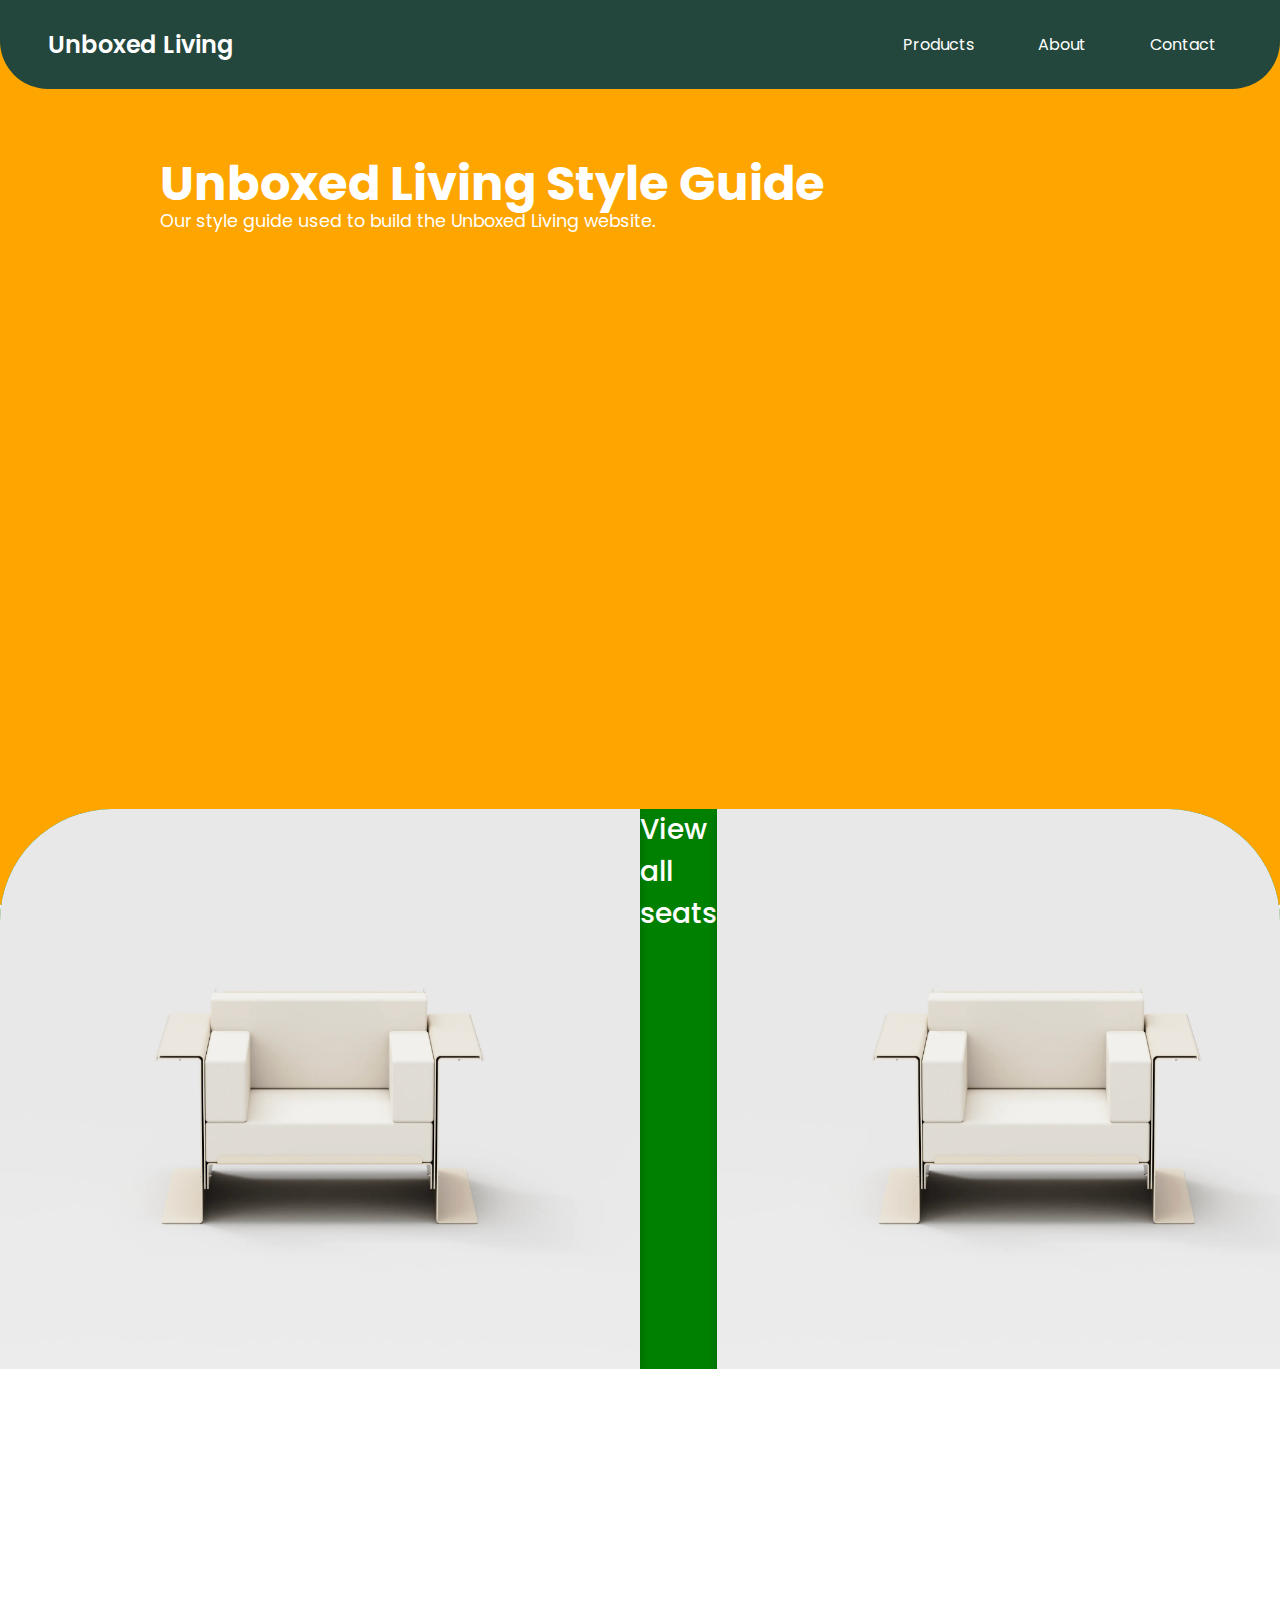
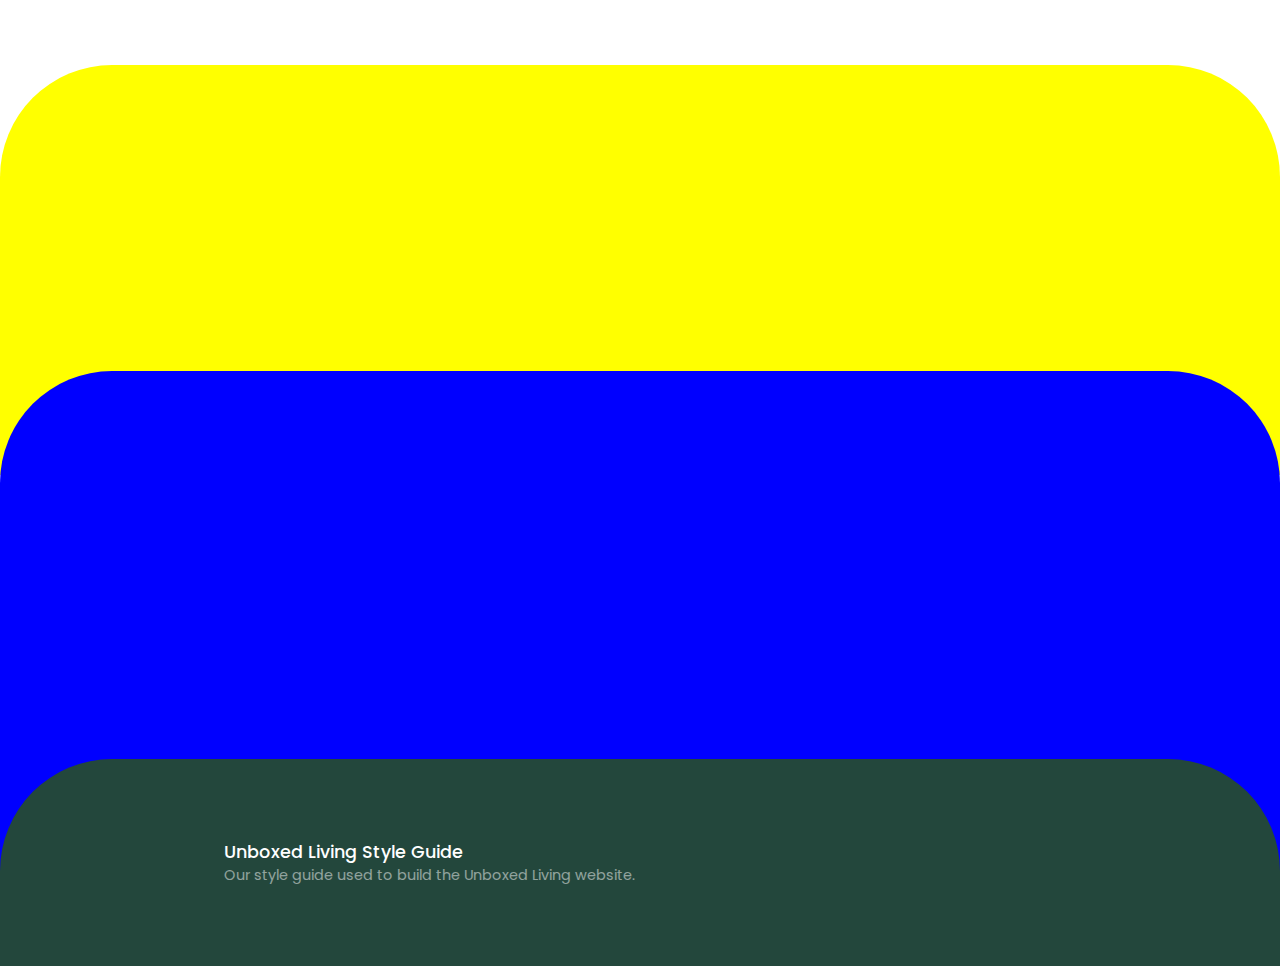
==== commit 1e10598b: "push current" ====
--- a/index.html
+++ b/index.html
@@ -49,15 +49,15 @@
     <!-- PRODUCTS SECTION -->
     <section class="product-section">
 
-      <div class="row-1">
+
           <div class="product oneSeaterChair"></div>
           <h2 class="product-description subHeading">View all seats</h2>
-      </div>
 
-      <div class="row-2">
+
+
         <div class="product oneSeaterChair"></div>
         <h2 class="product-description subHeading">View all seats</h2>
-      </div>
+
       
 
     </section>
